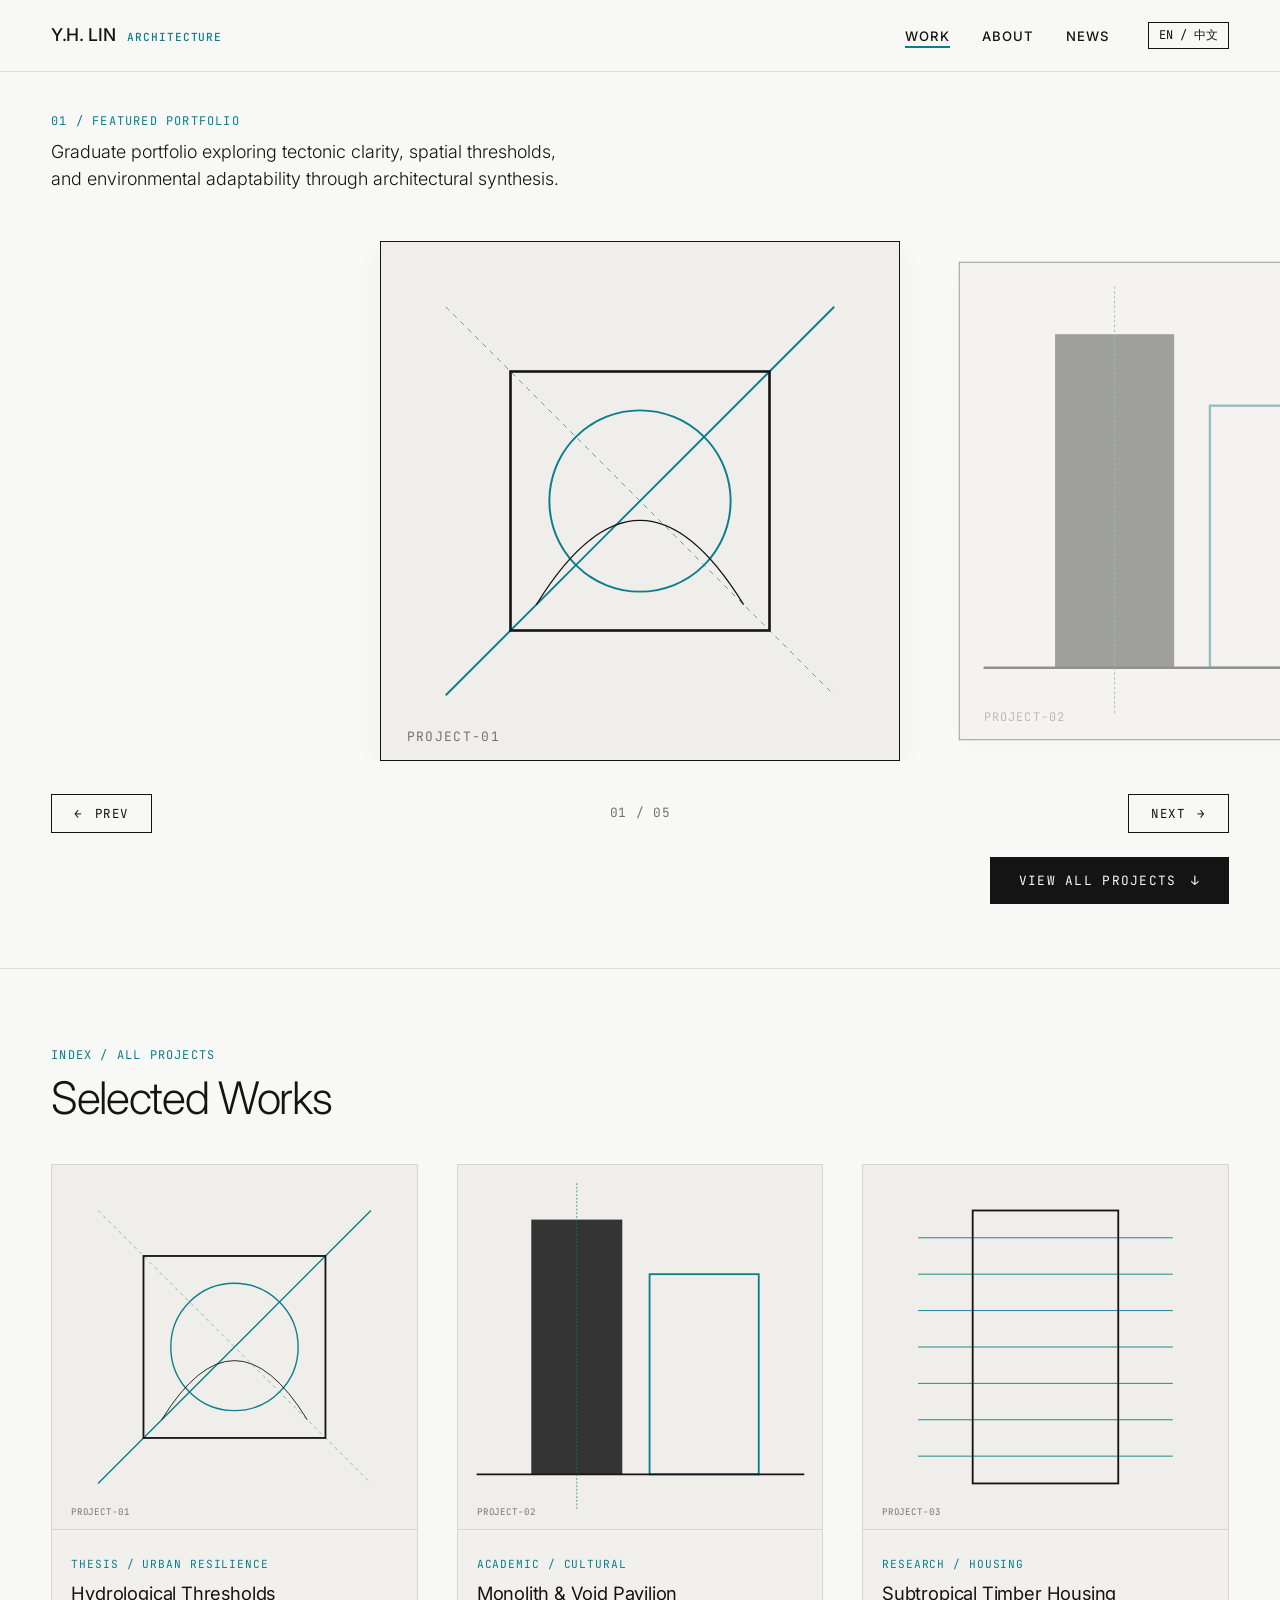
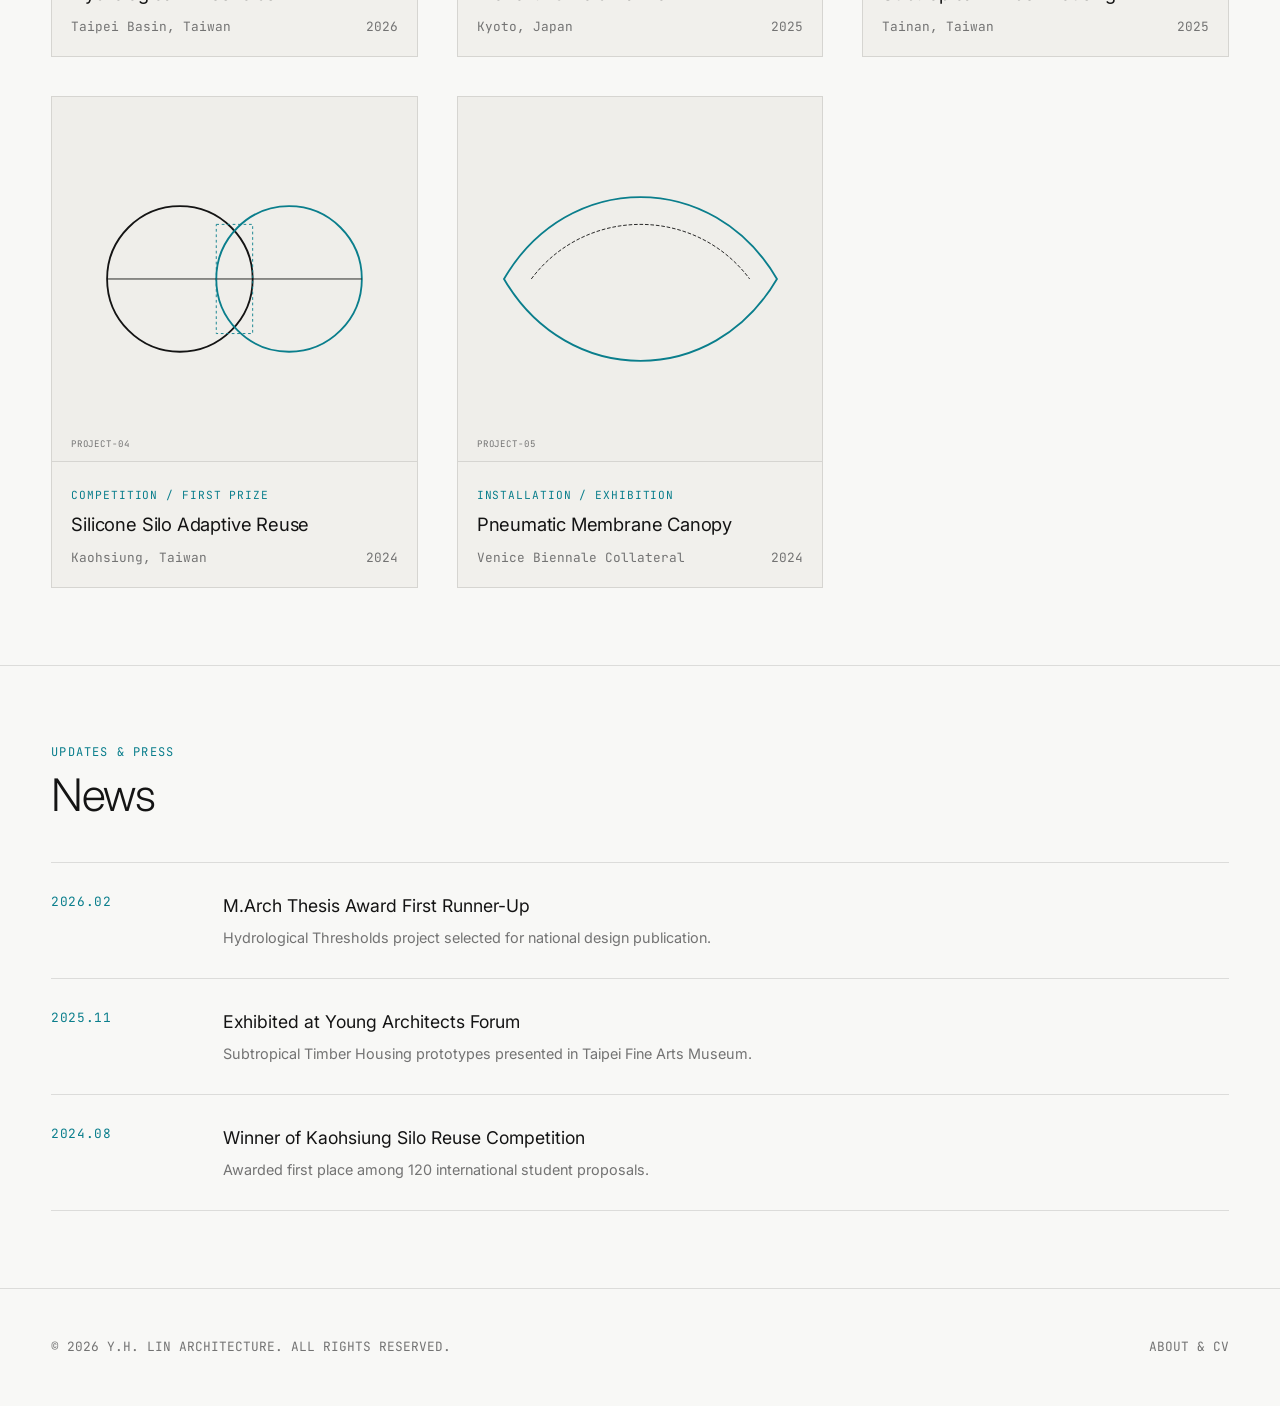
==== index.html @ 2877ac1b "prototype" ====
<!DOCTYPE html>
<html lang="en">
<head>
  <meta charset="UTF-8">
  <meta name="viewport" content="width=device-width, initial-scale=1.0">
  <title>Y.H. LIN — Architecture Portfolio</title>
  <meta name="description" content="Graduate architecture portfolio of Yuan-Hao Lin — tectonic clarity, spatial thresholds, and environmental adaptability.">
  <link rel="preconnect" href="https://fonts.googleapis.com">
  <link rel="preconnect" href="https://fonts.gstatic.com" crossorigin>
  <link href="https://fonts.googleapis.com/css2?family=Inter:wght@300;400;500;600&family=JetBrains+Mono:wght@300;400;500&family=Noto+Sans+TC:wght@300;400;500&display=swap" rel="stylesheet">
  <link rel="stylesheet" href="styles.css">
</head>
<body data-page="home">

  <!-- SITE HEADER -->
  <header class="site-header">
    <a href="index.html" class="brand-logo" aria-label="Y.H. Lin Architecture — home">
      <span>Y.H. LIN</span>
      <span class="sub" id="logo-sub">ARCHITECTURE</span>
    </a>
    <div class="nav-container">
      <nav aria-label="Primary navigation">
        <ul class="nav-links">
          <li><a href="#work"    id="nav-work"  class="active">WORK</a></li>
          <li><a href="about.html" id="nav-about">ABOUT</a></li>
          <li><a href="#news"   id="nav-news">NEWS</a></li>
        </ul>
      </nav>
      <button class="lang-btn" id="lang-toggle-btn" aria-label="Toggle language between English and Chinese">EN / 中文</button>
    </div>
  </header>

  <main>

    <!-- 01. FEATURED CAROUSEL -->
    <section id="home" aria-labelledby="hero-label">
      <div class="editorial-hero-meta">
        <div>
          <span class="section-label" id="hero-label">01 / FEATURED PORTFOLIO</span>
          <p class="hero-intro-text" id="hero-text">
            Graduate portfolio exploring tectonic clarity, spatial thresholds, and environmental adaptability through architectural synthesis.
          </p>
        </div>
      </div>

      <div class="carousel-stage">
        <div class="carousel-viewport" id="carousel-viewport" aria-label="Featured projects carousel">
          <div class="carousel-track" id="carousel-track" role="list">
            <!-- Rendered via script.js -->
          </div>
        </div>

        <div class="carousel-controls" aria-label="Carousel controls">
          <button class="carousel-btn" id="prev-btn" aria-label="Previous project">
            ← <span id="label-prev">PREV</span>
          </button>
          <span class="carousel-counter" id="carousel-counter" aria-live="polite">01 / 05</span>
          <button class="carousel-btn" id="next-btn" aria-label="Next project">
            <span id="label-next">NEXT</span> →
          </button>
        </div>
      </div>

      <div class="view-all-container">
        <button class="btn-view-all" id="btn-view-all">
          <span id="label-view-all">VIEW ALL PROJECTS</span> ↓
        </button>
      </div>
    </section>

    <!-- 02. WORK GALLERY -->
    <section id="work" aria-labelledby="work-title">
      <span class="section-label" id="work-label">INDEX / ALL PROJECTS</span>
      <h2 class="section-title" id="work-title">Selected Works</h2>
      <div class="gallery-grid" id="gallery-grid" aria-label="Project gallery">
        <!-- Rendered via script.js -->
      </div>
    </section>

    <!-- 03. NEWS -->
    <section id="news" aria-labelledby="news-title">
      <span class="section-label" id="news-label">UPDATES &amp; PRESS</span>
      <h2 class="section-title" id="news-title">News</h2>
      <div class="news-timeline" id="news-timeline" aria-label="News and press updates">
        <!-- Rendered via script.js -->
      </div>
    </section>

  </main>

  <footer class="site-footer">
    <div>© 2026 Y.H. LIN ARCHITECTURE. ALL RIGHTS RESERVED.</div>
    <div><a href="about.html" style="color:inherit;text-decoration:none;">ABOUT &amp; CV</a></div>
  </footer>

  <!-- PROJECT DETAIL MODAL -->
  <dialog class="project-modal" id="project-modal" aria-modal="true" aria-label="Project detail">
    <div class="modal-inner">
      <button class="modal-close-btn" id="modal-close-btn" aria-label="Close project detail">✕</button>
      <div id="modal-content-target">
        <!-- Injected via script.js -->
      </div>
    </div>
  </dialog>

  <script src="script.js"></script>
</body>
</html>
---- styles.css ----
/* ==========================================================================
   DESIGN SYSTEM & TOKENS
   ========================================================================== */
:root {
  --bg-primary: #f8f8f6;
  --bg-surface: #f1f0ec;
  --bg-modal: rgba(248, 248, 246, 0.96);
  --text-main: #141414;
  --text-muted: #737373;
  --border-color: #141414;
  --border-light: rgba(20, 20, 20, 0.12);
  --accent-teal: #0a7e8c;
  --accent-teal-hover: #075b65;

  --font-sans: 'Inter', 'Noto Sans TC', -apple-system, BlinkMacSystemFont, sans-serif;
  --font-mono: 'JetBrains Mono', monospace;

  --header-height: 72px;
  --gutter: clamp(1.25rem, 4vw, 3.5rem);
  --border-radius: 0px;

  --carousel-card-size: min(520px, 68vw);
  --carousel-gap: clamp(1rem, 3vw, 2.5rem);
  --transition-smooth: cubic-bezier(0.25, 1, 0.5, 1);
}

* {
  box-sizing: border-box;
  margin: 0;
  padding: 0;
}

html {
  scroll-behavior: smooth;
  font-size: 16px;
  background-color: var(--bg-primary);
  color: var(--text-main);
}

body {
  font-family: var(--font-sans);
  line-height: 1.6;
  background-color: var(--bg-primary);
  color: var(--text-main);
  overflow-x: hidden;
  -webkit-font-smoothing: antialiased;
}

/* ==========================================================================
   HEADER / NAVIGATION
   ========================================================================== */
.site-header {
  position: sticky;
  top: 0;
  left: 0;
  width: 100%;
  height: var(--header-height);
  background: var(--bg-primary);
  border-bottom: 1px solid var(--border-light);
  display: flex;
  align-items: center;
  justify-content: space-between;
  padding: 0 var(--gutter);
  z-index: 900;
}

.brand-logo {
  font-size: 1.1rem;
  font-weight: 500;
  letter-spacing: -0.02em;
  text-decoration: none;
  color: var(--text-main);
  display: flex;
  align-items: baseline;
  gap: 12px;
}

.brand-logo .sub {
  font-family: var(--font-mono);
  font-size: 0.7rem;
  color: var(--accent-teal);
  text-transform: uppercase;
  letter-spacing: 0.08em;
}

.nav-container {
  display: flex;
  align-items: center;
  gap: clamp(1.5rem, 3vw, 3rem);
}

.nav-links {
  display: flex;
  list-style: none;
  gap: clamp(1.2rem, 2.5vw, 2.2rem);
}

.nav-links a {
  text-decoration: none;
  color: var(--text-main);
  font-size: 0.82rem;
  font-weight: 500;
  letter-spacing: 0.08em;
  text-transform: uppercase;
  position: relative;
  padding: 4px 0;
  transition: color 0.2s ease;
}

.nav-links a::after {
  content: '';
  position: absolute;
  bottom: 0;
  left: 0;
  width: 0%;
  height: 1.5px;
  background-color: var(--accent-teal);
  transition: width 0.25s var(--transition-smooth);
}

.nav-links a:hover::after,
.nav-links a.active::after {
  width: 100%;
}

.lang-btn {
  background: none;
  border: 1px solid var(--border-color);
  padding: 4px 10px;
  font-family: var(--font-mono);
  font-size: 0.75rem;
  cursor: pointer;
  color: var(--text-main);
  transition: all 0.2s ease;
}

.lang-btn:hover {
  background: var(--text-main);
  color: var(--bg-primary);
}

/* ==========================================================================
   MAIN LAYOUT & EDITORIAL SECTIONS
   ========================================================================== */
main {
  padding-top: 0;
}

section {
  padding: clamp(3rem, 6vw, 6rem) var(--gutter);
  scroll-margin-top: var(--header-height);
}

/* Section Headers */
.section-label {
  font-family: var(--font-mono);
  font-size: 0.75rem;
  color: var(--accent-teal);
  text-transform: uppercase;
  letter-spacing: 0.1em;
  margin-bottom: 0.5rem;
  display: block;
}

.section-title {
  font-size: clamp(1.8rem, 3.5vw, 2.8rem);
  font-weight: 300;
  letter-spacing: -0.03em;
  margin-bottom: 2.5rem;
  line-height: 1.15;
}

/* ==========================================================================
   01. FEATURED CAROUSEL SECTION (HOME)
   ========================================================================== */
#home {
  padding: 2.5rem 0 4rem 0;
  position: relative;
  overflow: hidden;
}

.editorial-hero-meta {
  padding: 0 var(--gutter);
  margin-bottom: 2rem;
  display: grid;
  grid-template-columns: 1fr auto;
  align-items: flex-end;
}

.hero-intro-text {
  max-width: 540px;
  font-size: clamp(0.95rem, 1.4vw, 1.15rem);
  font-weight: 300;
  color: var(--text-main);
  line-height: 1.5;
}

.carousel-stage {
  position: relative;
  width: 100%;
  padding: 1rem 0 4.5rem 0;
}

.carousel-viewport {
  width: 100%;
  overflow: hidden;
  position: relative;
  cursor: grab;
}

.carousel-viewport:active {
  cursor: grabbing;
}

.carousel-track {
  display: flex;
  gap: var(--carousel-gap);
  will-change: transform;
  transition: transform 0.5s var(--transition-smooth);
  align-items: center;
}

.carousel-card {
  flex: 0 0 var(--carousel-card-size);
  aspect-ratio: 1 / 1;
  position: relative;
  border: 1px solid var(--border-color);

  background: var(--bg-surface);
  overflow: hidden;
  user-select: none;
  transition: opacity 0.4s ease, transform 0.4s ease, filter 0.4s ease;
  box-shadow: 0 8px 30px rgba(0, 0, 0, 0.04);
}

.carousel-card:not(.active) {
  opacity: 0.45;
  transform: scale(0.92);
  filter: grayscale(30%);
}

.carousel-card.active {
  opacity: 1;
  transform: scale(1);
  filter: grayscale(0%);
}

.carousel-card svg,
.carousel-card img {
  width: 100%;
  height: 100%;
  object-fit: cover;
  display: block;
  pointer-events: none;
}

.carousel-card.active::before {
  content: '';
  position: absolute;
  inset: 0;
  background: rgba(10, 126, 140, 0.08);
  opacity: 0;
  transition: opacity 0.25s ease;
  z-index: 2;
}

.carousel-card.active:hover::before {
  opacity: 1;
}

.carousel-controls {
  position: absolute;
  bottom: 0;
  left: var(--gutter);
  right: var(--gutter);
  display: flex;
  justify-content: space-between;
  align-items: center;
  pointer-events: none;
}

.carousel-btn {
  pointer-events: auto;
  background: transparent;
  border: 1px solid var(--border-color);
  color: var(--text-main);
  padding: 10px 22px;
  font-family: var(--font-mono);
  font-size: 0.78rem;
  letter-spacing: 0.12em;
  text-transform: uppercase;
  cursor: pointer;
  display: flex;
  align-items: center;
  gap: 12px;
  transition: all 0.25s ease;
}

.carousel-btn:hover {
  background: var(--text-main);
  color: var(--bg-primary);
}

.carousel-counter {
  font-family: var(--font-mono);
  font-size: 0.8rem;
  color: var(--text-muted);
  letter-spacing: 0.05em;
}

.view-all-container {
  padding: 1.5rem var(--gutter) 0 var(--gutter);
  display: flex;
  justify-content: flex-end;
}

.btn-view-all {
  display: inline-flex;
  align-items: center;
  gap: 14px;
  background: var(--text-main);
  color: var(--bg-primary);
  padding: 14px 28px;
  text-decoration: none;
  font-family: var(--font-mono);
  font-size: 0.8rem;
  letter-spacing: 0.1em;
  text-transform: uppercase;
  border: 1px solid var(--text-main);
  cursor: pointer;
  transition: all 0.25s var(--transition-smooth);
}

.btn-view-all:hover {
  background: var(--accent-teal);
  border-color: var(--accent-teal);
  color: #fff;
}

/* ==========================================================================
   02. WORK GALLERY
   ========================================================================== */
#work {
  border-top: 1px solid var(--border-light);
}

.gallery-grid {
  display: grid;
  grid-template-columns: repeat(auto-fill, minmax(320px, 1fr));
  gap: clamp(1.5rem, 3vw, 2.5rem);
}

.gallery-card {
  background: var(--bg-surface);
  border: 1px solid var(--border-light);
  cursor: pointer;
  transition: transform 0.3s ease, border-color 0.3s ease;
}

.gallery-card:hover {
  transform: translateY(-4px);
  border-color: var(--accent-teal);
}

.gallery-thumb {
  width: 100%;
  aspect-ratio: 1 / 1;
  overflow: hidden;
  border-bottom: 1px solid var(--border-light);
}

.gallery-thumb svg,
.gallery-thumb img {
  width: 100%;
  height: 100%;
  object-fit: cover;
  transition: transform 0.5s ease;
}

.gallery-card:hover .gallery-thumb svg,
.gallery-card:hover .gallery-thumb img {
  transform: scale(1.04);
}

.gallery-meta {
  padding: 1.2rem;
}

.gallery-meta .tag {
  font-family: var(--font-mono);
  font-size: 0.7rem;
  color: var(--accent-teal);
  text-transform: uppercase;
  letter-spacing: 0.08em;
}

.gallery-meta h3 {
  font-size: 1.15rem;
  font-weight: 400;
  margin: 4px 0 8px 0;
  letter-spacing: -0.01em;
}

.gallery-meta .info {
  display: flex;
  justify-content: space-between;
  font-size: 0.8rem;
  color: var(--text-muted);
  font-family: var(--font-mono);
}

/* ==========================================================================
   03. PROFILE SECTION
   ========================================================================== */
#profile {
  border-top: 1px solid var(--border-light);
  background: var(--bg-primary);
}

.profile-layout {
  display: grid;
  grid-template-columns: 1.2fr 1fr;
  gap: clamp(2rem, 5vw, 5rem);
}

.profile-bio-main {
  font-size: clamp(1.1rem, 1.8vw, 1.35rem);
  font-weight: 300;
  line-height: 1.6;
  color: var(--text-main);
  margin-bottom: 2rem;
}

.profile-sub-text {
  color: var(--text-muted);
  font-size: 0.95rem;
  line-height: 1.7;
  margin-bottom: 2.5rem;
}

.cv-download-btn {
  display: inline-flex;
  align-items: center;
  gap: 12px;
  padding: 12px 24px;
  border: 1px solid var(--border-color);
  color: var(--text-main);
  text-decoration: none;
  font-family: var(--font-mono);
  font-size: 0.78rem;
  letter-spacing: 0.08em;
  text-transform: uppercase;
  transition: all 0.25s ease;
}

.cv-download-btn:hover {
  background: var(--text-main);
  color: var(--bg-primary);
}

.profile-credentials {
  display: flex;
  flex-direction: column;
  gap: 2.5rem;
}

.cred-group h4 {
  font-family: var(--font-mono);
  font-size: 0.75rem;
  color: var(--accent-teal);
  text-transform: uppercase;
  letter-spacing: 0.1em;
  margin-bottom: 1rem;
  padding-bottom: 0.4rem;
  border-bottom: 1px solid var(--border-light);
}

.cred-list {
  list-style: none;
  display: flex;
  flex-direction: column;
  gap: 1rem;
}

.cred-item {
  display: flex;
  flex-direction: column;
  font-size: 0.9rem;
}

.cred-item .year {
  font-family: var(--font-mono);
  font-size: 0.75rem;
  color: var(--text-muted);
}

.cred-item .title {
  font-weight: 500;
}

.cred-item .institution {
  color: var(--text-muted);
  font-size: 0.85rem;
}

/* ==========================================================================
   04. NEWS SECTION
   ========================================================================== */
#news {
  border-top: 1px solid var(--border-light);
}

.news-timeline {
  display: flex;
  flex-direction: column;
}

.news-item {
  display: grid;
  grid-template-columns: 140px 1fr;
  padding: 1.8rem 0;
  border-bottom: 1px solid var(--border-light);
  gap: 2rem;
}

.news-item:first-child {
  border-top: 1px solid var(--border-light);
}

.news-date {
  font-family: var(--font-mono);
  font-size: 0.8rem;
  color: var(--accent-teal);
  letter-spacing: 0.05em;
}

.news-content h3 {
  font-size: 1.1rem;
  font-weight: 400;
  margin-bottom: 0.4rem;
}

.news-content p {
  font-size: 0.9rem;
  color: var(--text-muted);
  max-width: 680px;
}

/* ==========================================================================
   PROJECT DETAIL MODAL
   ========================================================================== */
.project-modal {
  border: none;
  background: transparent;
  padding: 0;
  max-width: 100vw;
  max-height: 100vh;
  width: 100%;
  height: 100%;
  color: var(--text-main);
  overflow: hidden;
}

.project-modal::backdrop {
  background: rgba(15, 15, 15, 0.75);
  backdrop-filter: blur(4px);
}

.modal-inner {
  background: var(--bg-primary);
  width: 100%;
  height: 100%;
  overflow-y: auto;
  padding: clamp(2rem, 5vw, 4rem) var(--gutter);
  position: relative;
  display: flex;
  flex-direction: column;
}

.modal-close-btn {
  position: fixed;
  top: 1.5rem;
  right: var(--gutter);
  background: var(--text-main);
  color: var(--bg-primary);
  border: none;
  width: 44px;
  height: 44px;
  font-size: 1.2rem;
  cursor: pointer;
  z-index: 100;
  display: flex;
  align-items: center;
  justify-content: center;
  transition: background 0.2s;
}

.modal-close-btn:hover {
  background: var(--accent-teal);
}

.modal-header-meta {
  margin-bottom: 2.5rem;
  max-width: 900px;
}

.modal-header-meta .tag {
  font-family: var(--font-mono);
  font-size: 0.8rem;
  color: var(--accent-teal);
  text-transform: uppercase;
  letter-spacing: 0.1em;
}

.modal-header-meta h2 {
  font-size: clamp(2rem, 4vw, 3.2rem);
  font-weight: 300;
  margin: 0.5rem 0 1.5rem 0;
  line-height: 1.1;
}

.modal-specs-grid {
  display: grid;
  grid-template-columns: repeat(auto-fit, minmax(160px, 1fr));
  gap: 1.5rem;
  padding-top: 1.2rem;
  border-top: 1px solid var(--border-light);
  font-size: 0.85rem;
}

.spec-item label {
  display: block;
  font-family: var(--font-mono);
  font-size: 0.7rem;
  color: var(--text-muted);
  text-transform: uppercase;
}

.modal-body {
  display: grid;
  grid-template-columns: 1fr 1.5fr;
  gap: clamp(2rem, 4vw, 4rem);
  margin-top: 2rem;
}

.modal-description {
  font-size: 1rem;
  line-height: 1.7;
  color: var(--text-main);
}

.modal-gallery-stack {
  display: flex;
  flex-direction: column;
  gap: 2rem;
}

.modal-img-wrapper {
  width: 100%;
  background: var(--bg-surface);
  border: 1px solid var(--border-light);
}

.modal-img-wrapper svg,
.modal-img-wrapper img {
  width: 100%;
  height: auto;
  display: block;
}

.modal-img-caption {
  font-family: var(--font-mono);
  font-size: 0.75rem;
  color: var(--text-muted);
  padding: 0.5rem 0.8rem;
}

.modal-drawings-heading {
  font-family: var(--font-mono);
  font-size: 0.75rem;
  color: var(--accent-teal);
  margin-bottom: 1rem;
}

.modal-overview-heading {
  font-family: var(--font-mono);
  font-size: 0.75rem;
  color: var(--accent-teal);
  margin-bottom: 0.8rem;
}

/* ==========================================================================
   FOOTER
   ========================================================================== */
.site-footer {
  border-top: 1px solid var(--border-light);
  padding: 3rem var(--gutter);
  display: flex;
  justify-content: space-between;
  align-items: center;
  font-size: 0.8rem;
  color: var(--text-muted);
  font-family: var(--font-mono);
}

/* ==========================================================================
   RESPONSIVE BREAKPOINTS
   ========================================================================== */
@media (max-width: 900px) {
  .profile-layout {
    grid-template-columns: 1fr;
  }

  .modal-body {
    grid-template-columns: 1fr;
  }
}

@media (max-width: 680px) {
  .site-header {
    padding: 0 1rem;
  }

  .nav-links {
    gap: 1rem;
  }

  .nav-links a {
    font-size: 0.75rem;
  }

  .editorial-hero-meta {
    grid-template-columns: 1fr;
    gap: 1rem;
  }

  .carousel-btn {
    padding: 8px 14px;
    font-size: 0.7rem;
  }

  .news-item {
    grid-template-columns: 1fr;
    gap: 0.5rem;
  }

  .site-footer {
    flex-direction: column;
    gap: 1rem;
    align-items: flex-start;
  }
}
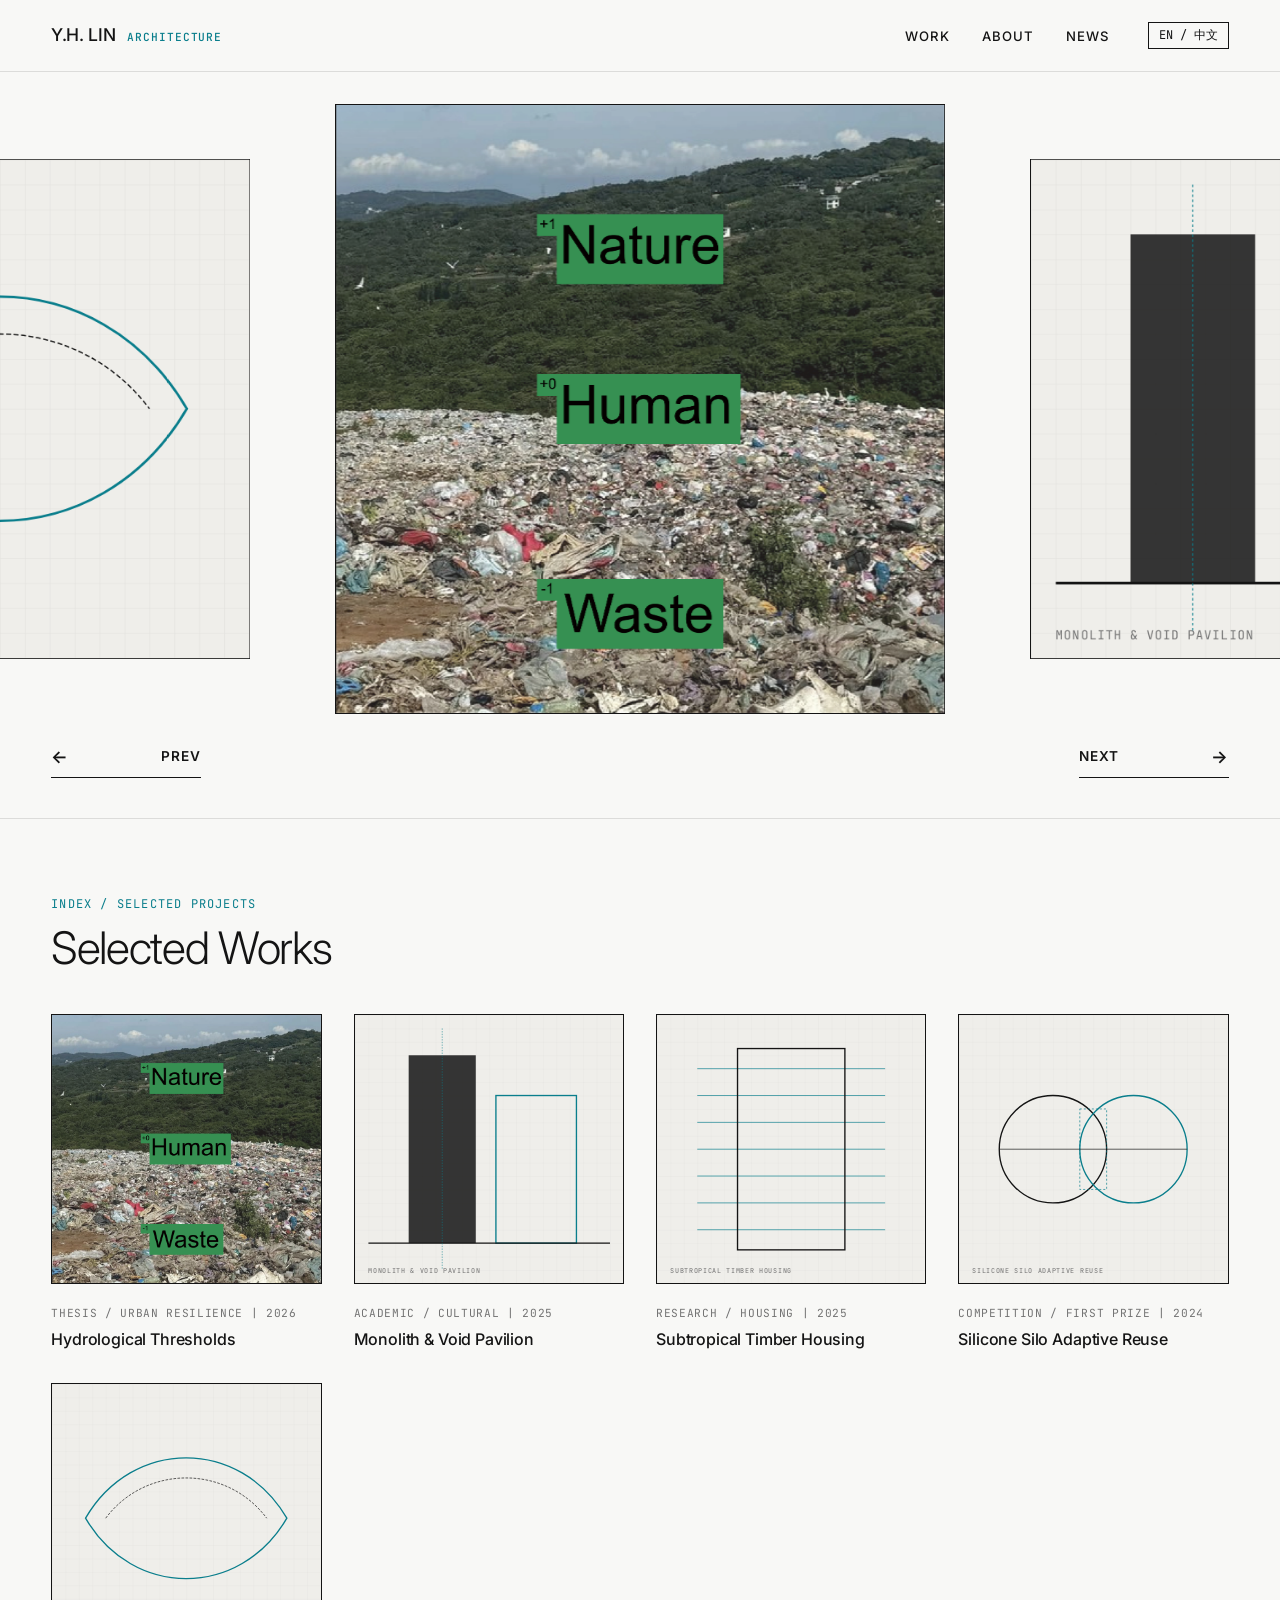
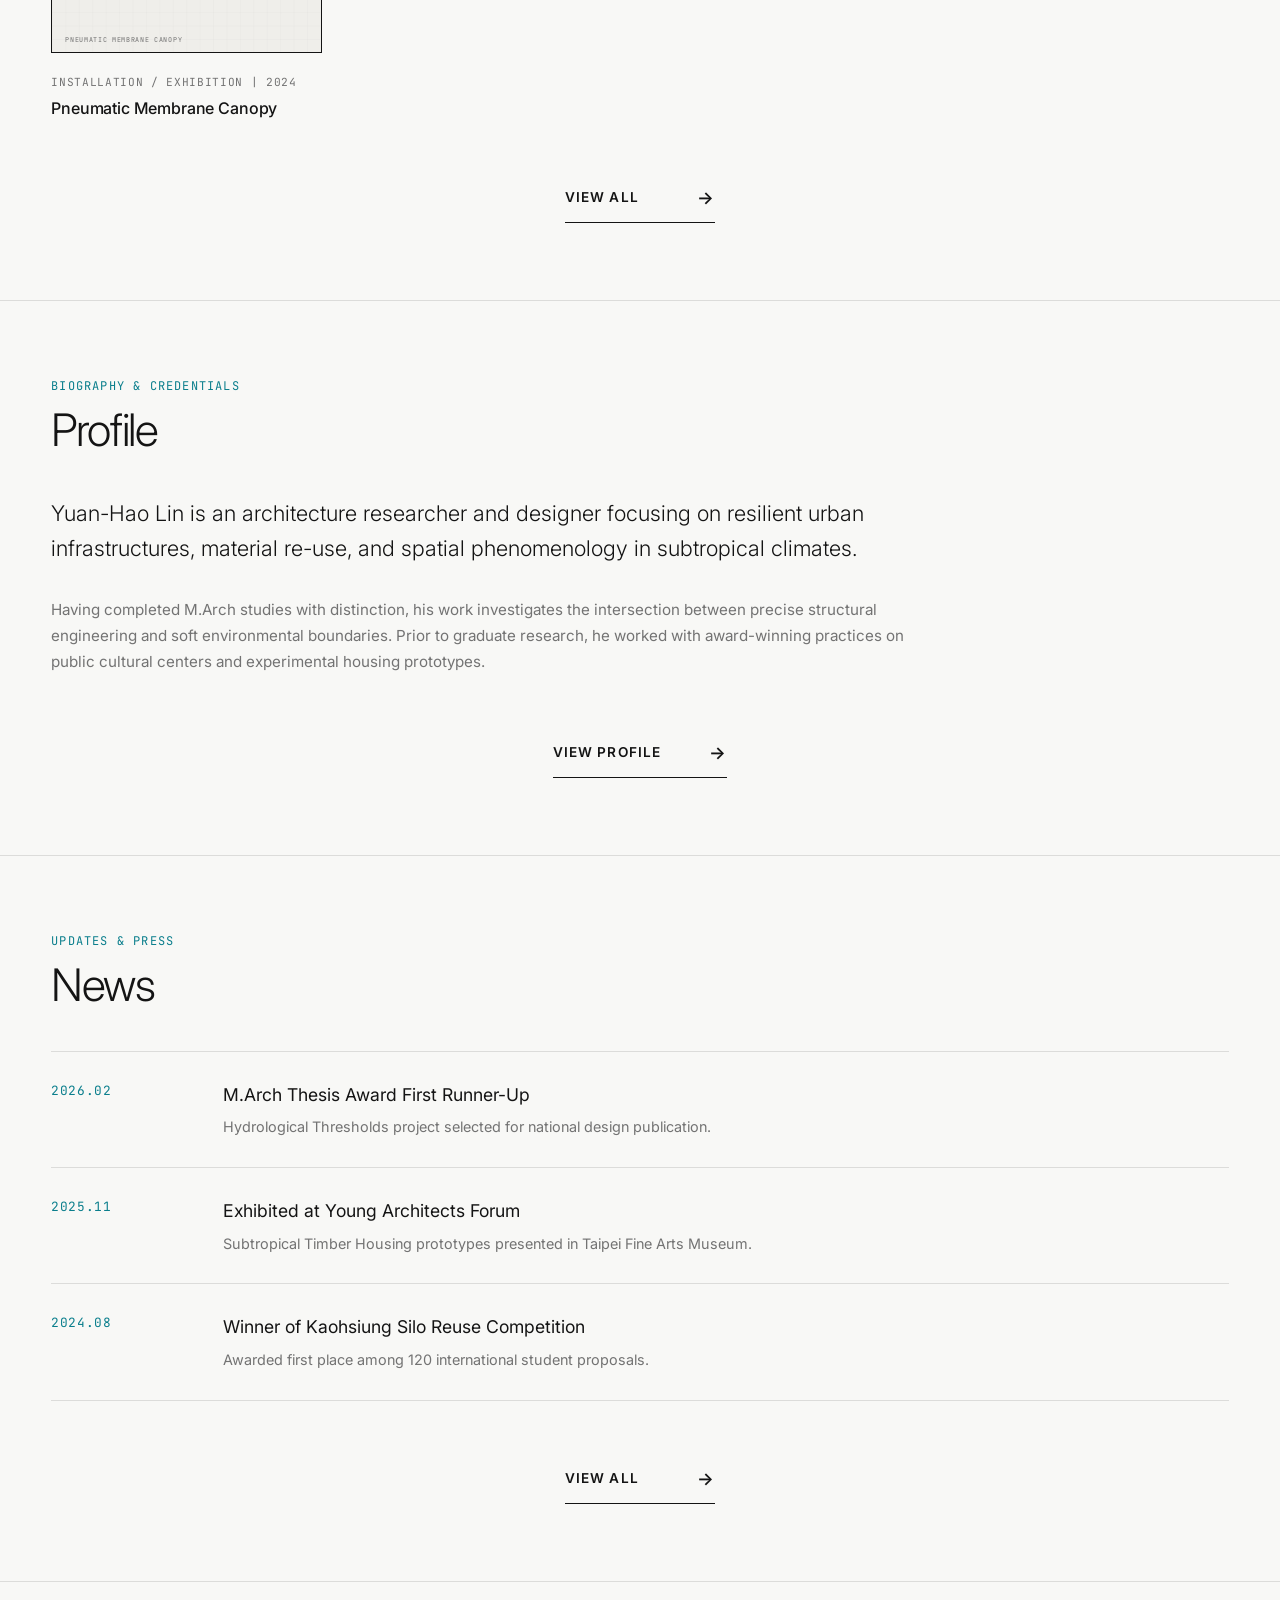
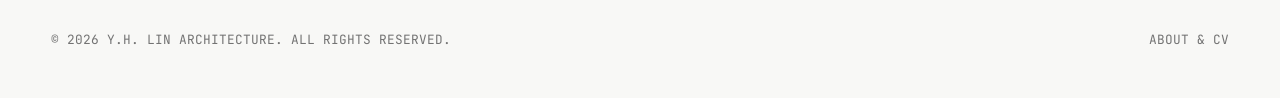
==== commit 507b9f75: "Optimize main page and buttons" ====
--- a/index.html
+++ b/index.html
@@ -8,11 +8,11 @@
   <link rel="preconnect" href="https://fonts.googleapis.com">
   <link rel="preconnect" href="https://fonts.gstatic.com" crossorigin>
   <link href="https://fonts.googleapis.com/css2?family=Inter:wght@300;400;500;600&family=JetBrains+Mono:wght@300;400;500&family=Noto+Sans+TC:wght@300;400;500&display=swap" rel="stylesheet">
-  <link rel="stylesheet" href="styles.css">
+  <link rel="stylesheet" href="styles.css?v=2">
 </head>
 <body data-page="home">
 
-  <!-- SITE HEADER -->
+  <!-- SITE HEADER (home: no nav item highlighted) -->
   <header class="site-header">
     <a href="index.html" class="brand-logo" aria-label="Y.H. Lin Architecture — home">
       <span>Y.H. LIN</span>
@@ -21,9 +21,9 @@
     <div class="nav-container">
       <nav aria-label="Primary navigation">
         <ul class="nav-links">
-          <li><a href="#work"    id="nav-work"  class="active">WORK</a></li>
+          <li><a href="work.html"  id="nav-work">WORK</a></li>
           <li><a href="about.html" id="nav-about">ABOUT</a></li>
-          <li><a href="#news"   id="nav-news">NEWS</a></li>
+          <li><a href="news.html"  id="nav-news">NEWS</a></li>
         </ul>
       </nav>
       <button class="lang-btn" id="lang-toggle-btn" aria-label="Toggle language between English and Chinese">EN / 中文</button>
@@ -33,56 +33,60 @@
   <main>
 
     <!-- 01. FEATURED CAROUSEL -->
-    <section id="home" aria-labelledby="hero-label">
-      <div class="editorial-hero-meta">
-        <div>
-          <span class="section-label" id="hero-label">01 / FEATURED PORTFOLIO</span>
-          <p class="hero-intro-text" id="hero-text">
-            Graduate portfolio exploring tectonic clarity, spatial thresholds, and environmental adaptability through architectural synthesis.
-          </p>
-        </div>
-      </div>
-
+    <section id="home" aria-label="Featured portfolio">
       <div class="carousel-stage">
-        <div class="carousel-viewport" id="carousel-viewport" aria-label="Featured projects carousel">
-          <div class="carousel-track" id="carousel-track" role="list">
-            <!-- Rendered via script.js -->
-          </div>
+        <div class="carousel-viewport" id="carousel-viewport" aria-label="Featured projects carousel" aria-roledescription="carousel">
+          <!-- Cards rendered via script.js from data/projects.json -->
         </div>
 
-        <div class="carousel-controls" aria-label="Carousel controls">
+        <!-- Touch devices: info shown below the image instead of hover overlay -->
+        <div class="carousel-caption" id="carousel-caption" aria-live="polite"></div>
+
+        <div class="carousel-controls">
           <button class="carousel-btn" id="prev-btn" aria-label="Previous project">
-            ← <span id="label-prev">PREV</span>
+            <span class="arrow" aria-hidden="true">←</span><span id="label-prev">PREV</span>
           </button>
-          <span class="carousel-counter" id="carousel-counter" aria-live="polite">01 / 05</span>
           <button class="carousel-btn" id="next-btn" aria-label="Next project">
-            <span id="label-next">NEXT</span> →
+            <span id="label-next">NEXT</span><span class="arrow" aria-hidden="true">→</span>
           </button>
         </div>
       </div>
+    </section>
 
-      <div class="view-all-container">
-        <button class="btn-view-all" id="btn-view-all">
-          <span id="label-view-all">VIEW ALL PROJECTS</span> ↓
-        </button>
+    <!-- 02. WORK PREVIEW -->
+    <section id="work" aria-labelledby="work-title">
+      <span class="section-label" id="work-label">INDEX / SELECTED PROJECTS</span>
+      <h2 class="section-title" id="work-title">Selected Works</h2>
+      <div class="gallery-grid" id="gallery-grid" aria-label="Project gallery">
+        <!-- First N projects rendered via script.js (N = homeWorkCount in data/site.json) -->
+      </div>
+      <div class="section-more">
+        <a href="work.html" class="link-arrow"><span id="label-view-all-work">VIEW ALL</span><span class="arrow" aria-hidden="true">→</span></a>
       </div>
     </section>
 
-    <!-- 02. WORK GALLERY -->
-    <section id="work" aria-labelledby="work-title">
-      <span class="section-label" id="work-label">INDEX / ALL PROJECTS</span>
-      <h2 class="section-title" id="work-title">Selected Works</h2>
-      <div class="gallery-grid" id="gallery-grid" aria-label="Project gallery">
-        <!-- Rendered via script.js -->
+    <!-- 03. PROFILE PREVIEW -->
+    <section id="profile" aria-labelledby="profile-title">
+      <span class="section-label" id="profile-label">BIOGRAPHY &amp; CREDENTIALS</span>
+      <h2 class="section-title" id="profile-title">Profile</h2>
+      <div class="profile-preview">
+        <p class="profile-bio-main" id="profile-bio-main"></p>
+        <p class="profile-sub-text" id="profile-bio-sub"></p>
+      </div>
+      <div class="section-more">
+        <a href="about.html" class="link-arrow"><span id="label-view-profile">VIEW PROFILE</span><span class="arrow" aria-hidden="true">→</span></a>
       </div>
     </section>
 
-    <!-- 03. NEWS -->
+    <!-- 04. NEWS PREVIEW -->
     <section id="news" aria-labelledby="news-title">
       <span class="section-label" id="news-label">UPDATES &amp; PRESS</span>
       <h2 class="section-title" id="news-title">News</h2>
       <div class="news-timeline" id="news-timeline" aria-label="News and press updates">
-        <!-- Rendered via script.js -->
+        <!-- Latest N items rendered via script.js (N = homeNewsCount in data/site.json) -->
+      </div>
+      <div class="section-more">
+        <a href="news.html" class="link-arrow"><span id="label-view-all-news">VIEW ALL</span><span class="arrow" aria-hidden="true">→</span></a>
       </div>
     </section>
 
@@ -93,16 +97,6 @@
     <div><a href="about.html" style="color:inherit;text-decoration:none;">ABOUT &amp; CV</a></div>
   </footer>
 
-  <!-- PROJECT DETAIL MODAL -->
-  <dialog class="project-modal" id="project-modal" aria-modal="true" aria-label="Project detail">
-    <div class="modal-inner">
-      <button class="modal-close-btn" id="modal-close-btn" aria-label="Close project detail">✕</button>
-      <div id="modal-content-target">
-        <!-- Injected via script.js -->
-      </div>
-    </div>
-  </dialog>
-
-  <script src="script.js"></script>
+  <script src="script.js?v=2"></script>
 </body>
 </html>
--- a/styles.css
+++ b/styles.css
@@ -4,7 +4,6 @@
 :root {
   --bg-primary: #f8f8f6;
   --bg-surface: #f1f0ec;
-  --bg-modal: rgba(248, 248, 246, 0.96);
   --text-main: #141414;
   --text-muted: #737373;
   --border-color: #141414;
@@ -19,7 +18,10 @@
   --gutter: clamp(1.25rem, 4vw, 3.5rem);
   --border-radius: 0px;
 
-  --carousel-card-size: min(520px, 68vw);
+  /* Carousel: centre card size. Side cards are placed by script.js so that
+     their centre sits on the viewport edge (= half of each side card hidden). */
+  --carousel-card-size: min(calc(100vw / 2.1), calc(100vh - var(--header-height) - 7.5rem));
+  --carousel-side-scale: 0.82;
   --carousel-gap: clamp(1rem, 3vw, 2.5rem);
   --transition-smooth: cubic-bezier(0.25, 1, 0.5, 1);
 }
@@ -118,6 +120,11 @@
   transition: width 0.25s var(--transition-smooth);
 }
 
+/* Current page: highlighted nav item */
+.nav-links a.active {
+  color: var(--accent-teal);
+}
+
 .nav-links a:hover::after,
 .nav-links a.active::after {
   width: 100%;
@@ -170,79 +177,85 @@
   line-height: 1.15;
 }
 
+/* "VIEW ALL →" style text link with underline (shared by all sections) */
+.section-more {
+  display: flex;
+  justify-content: center;
+  margin-top: clamp(2.5rem, 5vw, 4rem);
+}
+
+.link-arrow {
+  display: inline-flex;
+  align-items: center;
+  justify-content: space-between;
+  gap: 3rem;
+  min-width: 150px;
+  padding: 0 0 10px 0;
+  border-bottom: 1.5px solid var(--text-main);
+  color: var(--text-main);
+  text-decoration: none;
+  font-size: 0.85rem;
+  font-weight: 600;
+  letter-spacing: 0.08em;
+  text-transform: uppercase;
+  transition: color 0.2s ease, border-color 0.2s ease;
+}
+
+.link-arrow .arrow {
+  font-size: 1.1rem;
+  transition: transform 0.25s var(--transition-smooth);
+}
+
+.link-arrow:hover {
+  color: var(--accent-teal);
+  border-color: var(--accent-teal);
+}
+
+.link-arrow:hover .arrow {
+  transform: translateX(4px);
+}
+
 /* ==========================================================================
    01. FEATURED CAROUSEL SECTION (HOME)
    ========================================================================== */
 #home {
-  padding: 2.5rem 0 4rem 0;
+  padding: 2rem 0 2.5rem 0;
   position: relative;
   overflow: hidden;
-}
-
-.editorial-hero-meta {
-  padding: 0 var(--gutter);
-  margin-bottom: 2rem;
-  display: grid;
-  grid-template-columns: 1fr auto;
-  align-items: flex-end;
-}
-
-.hero-intro-text {
-  max-width: 540px;
-  font-size: clamp(0.95rem, 1.4vw, 1.15rem);
-  font-weight: 300;
-  color: var(--text-main);
-  line-height: 1.5;
 }
 
 .carousel-stage {
   position: relative;
   width: 100%;
-  padding: 1rem 0 4.5rem 0;
-}
-
+}
+
+/* Cards are absolutely positioned inside the viewport by script.js */
 .carousel-viewport {
+  position: relative;
   width: 100%;
+  height: var(--carousel-card-size);
   overflow: hidden;
-  position: relative;
-  cursor: grab;
-}
-
-.carousel-viewport:active {
-  cursor: grabbing;
-}
-
-.carousel-track {
-  display: flex;
-  gap: var(--carousel-gap);
-  will-change: transform;
-  transition: transform 0.5s var(--transition-smooth);
-  align-items: center;
+  touch-action: pan-y;
 }
 
 .carousel-card {
-  flex: 0 0 var(--carousel-card-size);
-  aspect-ratio: 1 / 1;
-  position: relative;
+  position: absolute;
+  top: 0;
+  left: 50%;
+  width: var(--carousel-card-size);
+  height: var(--carousel-card-size);
   border: 1px solid var(--border-color);
-
   background: var(--bg-surface);
   overflow: hidden;
   user-select: none;
-  transition: opacity 0.4s ease, transform 0.4s ease, filter 0.4s ease;
-  box-shadow: 0 8px 30px rgba(0, 0, 0, 0.04);
-}
-
-.carousel-card:not(.active) {
-  opacity: 0.45;
-  transform: scale(0.92);
-  filter: grayscale(30%);
-}
-
-.carousel-card.active {
-  opacity: 1;
-  transform: scale(1);
-  filter: grayscale(0%);
+  cursor: pointer;
+  transition: transform 0.6s var(--transition-smooth), opacity 0.4s ease;
+  will-change: transform;
+}
+
+.carousel-card.is-hidden {
+  opacity: 0;
+  pointer-events: none;
 }
 
 .carousel-card svg,
@@ -254,91 +267,109 @@
   pointer-events: none;
 }
 
-.carousel-card.active::before {
-  content: '';
+/* Hover overlay: only on the centre card */
+.card-overlay {
   position: absolute;
   inset: 0;
-  background: rgba(10, 126, 140, 0.08);
+  display: flex;
+  flex-direction: column;
+  justify-content: flex-end;
+  gap: 0.6rem;
+  padding: clamp(1.25rem, 3vw, 2.25rem);
+  background: rgba(10, 10, 10, 0.6);
+  color: #fff;
   opacity: 0;
-  transition: opacity 0.25s ease;
-  z-index: 2;
-}
-
-.carousel-card.active:hover::before {
+  transition: opacity 0.3s ease;
+  pointer-events: none;
+}
+
+.carousel-card.active:hover .card-overlay,
+.carousel-card.active:focus-visible .card-overlay {
   opacity: 1;
 }
 
+.card-overlay .overlay-meta {
+  font-family: var(--font-mono);
+  font-size: 0.75rem;
+  letter-spacing: 0.1em;
+  text-transform: uppercase;
+  opacity: 0.85;
+}
+
+.card-overlay .overlay-title {
+  font-size: clamp(1.3rem, 2.4vw, 2rem);
+  font-weight: 400;
+  line-height: 1.2;
+  letter-spacing: -0.01em;
+}
+
+.card-overlay .overlay-summary {
+  font-size: 0.92rem;
+  line-height: 1.6;
+  max-width: 46ch;
+  opacity: 0.9;
+}
+
+/* Caption under the carousel: only shown on touch devices (no hover) */
+.carousel-caption {
+  display: none;
+  text-align: center;
+  padding: 1.25rem var(--gutter) 0;
+}
+
+.carousel-caption .overlay-meta {
+  font-family: var(--font-mono);
+  font-size: 0.72rem;
+  color: var(--text-muted);
+  letter-spacing: 0.08em;
+  text-transform: uppercase;
+}
+
+.carousel-caption .overlay-title {
+  font-size: 1.1rem;
+  font-weight: 400;
+  margin-top: 0.2rem;
+}
+
+/* PREV / NEXT — text + arrow with underline */
 .carousel-controls {
-  position: absolute;
-  bottom: 0;
-  left: var(--gutter);
-  right: var(--gutter);
   display: flex;
   justify-content: space-between;
   align-items: center;
-  pointer-events: none;
+  padding: 2rem var(--gutter) 0;
 }
 
 .carousel-btn {
-  pointer-events: auto;
   background: transparent;
-  border: 1px solid var(--border-color);
-  color: var(--text-main);
-  padding: 10px 22px;
-  font-family: var(--font-mono);
-  font-size: 0.78rem;
-  letter-spacing: 0.12em;
+  border: none;
+  border-bottom: 1.5px solid var(--text-main);
+  color: var(--text-main);
+  padding: 0 0 10px 0;
+  min-width: 150px;
+  font-family: var(--font-sans);
+  font-size: 0.85rem;
+  font-weight: 600;
+  letter-spacing: 0.08em;
   text-transform: uppercase;
   cursor: pointer;
   display: flex;
   align-items: center;
-  gap: 12px;
-  transition: all 0.25s ease;
+  justify-content: space-between;
+  gap: 2rem;
+  transition: color 0.2s ease, border-color 0.2s ease;
+}
+
+.carousel-btn .arrow {
+  font-size: 1.1rem;
 }
 
 .carousel-btn:hover {
-  background: var(--text-main);
-  color: var(--bg-primary);
-}
-
-.carousel-counter {
-  font-family: var(--font-mono);
-  font-size: 0.8rem;
-  color: var(--text-muted);
-  letter-spacing: 0.05em;
-}
-
-.view-all-container {
-  padding: 1.5rem var(--gutter) 0 var(--gutter);
-  display: flex;
-  justify-content: flex-end;
-}
-
-.btn-view-all {
-  display: inline-flex;
-  align-items: center;
-  gap: 14px;
-  background: var(--text-main);
-  color: var(--bg-primary);
-  padding: 14px 28px;
-  text-decoration: none;
-  font-family: var(--font-mono);
-  font-size: 0.8rem;
-  letter-spacing: 0.1em;
-  text-transform: uppercase;
-  border: 1px solid var(--text-main);
-  cursor: pointer;
-  transition: all 0.25s var(--transition-smooth);
-}
-
-.btn-view-all:hover {
-  background: var(--accent-teal);
+  color: var(--accent-teal);
   border-color: var(--accent-teal);
-  color: #fff;
-}
-
-/* ==========================================================================
-   02. WORK GALLERY
+}
+
+/* ==========================================================================
+   02. WORK GALLERY (home preview + work.html)
    ========================================================================== */
 #work {
   border-top: 1px solid var(--border-light);
@@ -346,27 +377,23 @@
 
 .gallery-grid {
   display: grid;
-  grid-template-columns: repeat(auto-fill, minmax(320px, 1fr));
-  gap: clamp(1.5rem, 3vw, 2.5rem);
+  grid-template-columns: repeat(4, minmax(0, 1fr));
+  gap: clamp(1.25rem, 2.5vw, 2rem);
 }
 
 .gallery-card {
-  background: var(--bg-surface);
-  border: 1px solid var(--border-light);
+  display: block;
+  color: inherit;
+  text-decoration: none;
   cursor: pointer;
-  transition: transform 0.3s ease, border-color 0.3s ease;
-}
-
-.gallery-card:hover {
-  transform: translateY(-4px);
-  border-color: var(--accent-teal);
 }
 
 .gallery-thumb {
   width: 100%;
   aspect-ratio: 1 / 1;
   overflow: hidden;
-  border-bottom: 1px solid var(--border-light);
+  border: 1px solid var(--border-color);
+  background: var(--bg-surface);
 }
 
 .gallery-thumb svg,
@@ -374,6 +401,7 @@
   width: 100%;
   height: 100%;
   object-fit: cover;
+  display: block;
   transition: transform 0.5s ease;
 }
 
@@ -383,38 +411,39 @@
 }
 
 .gallery-meta {
-  padding: 1.2rem;
+  padding: 0.9rem 0 0;
 }
 
 .gallery-meta .tag {
   font-family: var(--font-mono);
   font-size: 0.7rem;
-  color: var(--accent-teal);
-  text-transform: uppercase;
-  letter-spacing: 0.08em;
+  color: var(--text-muted);
+  text-transform: uppercase;
+  letter-spacing: 0.06em;
 }
 
 .gallery-meta h3 {
-  font-size: 1.15rem;
-  font-weight: 400;
-  margin: 4px 0 8px 0;
+  font-size: 1rem;
+  font-weight: 500;
+  margin-top: 0.3rem;
   letter-spacing: -0.01em;
-}
-
-.gallery-meta .info {
-  display: flex;
-  justify-content: space-between;
-  font-size: 0.8rem;
-  color: var(--text-muted);
-  font-family: var(--font-mono);
-}
-
-/* ==========================================================================
-   03. PROFILE SECTION
+  line-height: 1.35;
+}
+
+.gallery-card:hover .gallery-meta h3 {
+  color: var(--accent-teal);
+}
+
+/* ==========================================================================
+   03. PROFILE SECTION (home preview + about.html)
    ========================================================================== */
 #profile {
   border-top: 1px solid var(--border-light);
   background: var(--bg-primary);
+}
+
+.profile-preview {
+  max-width: 860px;
 }
 
 .profile-layout {
@@ -436,6 +465,10 @@
   font-size: 0.95rem;
   line-height: 1.7;
   margin-bottom: 2.5rem;
+}
+
+.profile-preview .profile-sub-text {
+  margin-bottom: 0;
 }
 
 .cv-download-btn {
@@ -464,9 +497,11 @@
   gap: 2.5rem;
 }
 
+.cred-group h2,
 .cred-group h4 {
   font-family: var(--font-mono);
   font-size: 0.75rem;
+  font-weight: 400;
   color: var(--accent-teal);
   text-transform: uppercase;
   letter-spacing: 0.1em;
@@ -504,7 +539,7 @@
 }
 
 /* ==========================================================================
-   04. NEWS SECTION
+   04. NEWS SECTION (home preview + news.html)
    ========================================================================== */
 #news {
   border-top: 1px solid var(--border-light);
@@ -547,64 +582,32 @@
 }
 
 /* ==========================================================================
-   PROJECT DETAIL MODAL
-   ========================================================================== */
-.project-modal {
-  border: none;
-  background: transparent;
-  padding: 0;
-  max-width: 100vw;
-  max-height: 100vh;
-  width: 100%;
-  height: 100%;
-  color: var(--text-main);
-  overflow: hidden;
-}
-
-.project-modal::backdrop {
-  background: rgba(15, 15, 15, 0.75);
-  backdrop-filter: blur(4px);
-}
-
-.modal-inner {
-  background: var(--bg-primary);
-  width: 100%;
-  height: 100%;
-  overflow-y: auto;
-  padding: clamp(2rem, 5vw, 4rem) var(--gutter);
-  position: relative;
-  display: flex;
-  flex-direction: column;
-}
-
-.modal-close-btn {
-  position: fixed;
-  top: 1.5rem;
-  right: var(--gutter);
-  background: var(--text-main);
-  color: var(--bg-primary);
-  border: none;
-  width: 44px;
-  height: 44px;
-  font-size: 1.2rem;
-  cursor: pointer;
-  z-index: 100;
-  display: flex;
-  align-items: center;
-  justify-content: center;
-  transition: background 0.2s;
-}
-
-.modal-close-btn:hover {
-  background: var(--accent-teal);
-}
-
-.modal-header-meta {
+   PROJECT DETAIL PAGE (project.html?id=...)
+   ========================================================================== */
+.project-page {
+  padding: clamp(2rem, 5vw, 4rem) var(--gutter) clamp(3rem, 6vw, 6rem);
+}
+
+.project-back {
+  display: inline-block;
+  margin-bottom: 2rem;
+  font-family: var(--font-mono);
+  font-size: 0.75rem;
+  letter-spacing: 0.08em;
+  color: var(--text-muted);
+  text-decoration: none;
+}
+
+.project-back:hover {
+  color: var(--accent-teal);
+}
+
+.project-header {
   margin-bottom: 2.5rem;
   max-width: 900px;
 }
 
-.modal-header-meta .tag {
+.project-header .tag {
   font-family: var(--font-mono);
   font-size: 0.8rem;
   color: var(--accent-teal);
@@ -612,14 +615,14 @@
   letter-spacing: 0.1em;
 }
 
-.modal-header-meta h2 {
+.project-header h1 {
   font-size: clamp(2rem, 4vw, 3.2rem);
   font-weight: 300;
   margin: 0.5rem 0 1.5rem 0;
   line-height: 1.1;
 }
 
-.modal-specs-grid {
+.project-specs-grid {
   display: grid;
   grid-template-columns: repeat(auto-fit, minmax(160px, 1fr));
   gap: 1.5rem;
@@ -628,7 +631,7 @@
   font-size: 0.85rem;
 }
 
-.spec-item label {
+.spec-item .spec-label {
   display: block;
   font-family: var(--font-mono);
   font-size: 0.7rem;
@@ -636,57 +639,101 @@
   text-transform: uppercase;
 }
 
-.modal-body {
+.project-body {
   display: grid;
   grid-template-columns: 1fr 1.5fr;
   gap: clamp(2rem, 4vw, 4rem);
   margin-top: 2rem;
-}
-
-.modal-description {
+  align-items: start;
+}
+
+/* Description stays visible while scrolling through images */
+.project-text {
+  position: sticky;
+  top: calc(var(--header-height) + 2rem);
+}
+
+.project-description {
   font-size: 1rem;
   line-height: 1.7;
   color: var(--text-main);
 }
 
-.modal-gallery-stack {
+.project-gallery-stack {
   display: flex;
   flex-direction: column;
   gap: 2rem;
 }
 
-.modal-img-wrapper {
+.project-img-wrapper {
   width: 100%;
   background: var(--bg-surface);
   border: 1px solid var(--border-light);
 }
 
-.modal-img-wrapper svg,
-.modal-img-wrapper img {
+.project-img-wrapper svg,
+.project-img-wrapper img {
   width: 100%;
   height: auto;
   display: block;
 }
 
-.modal-img-caption {
+.project-img-caption {
   font-family: var(--font-mono);
   font-size: 0.75rem;
   color: var(--text-muted);
   padding: 0.5rem 0.8rem;
 }
 
-.modal-drawings-heading {
+.project-subheading {
   font-family: var(--font-mono);
   font-size: 0.75rem;
-  color: var(--accent-teal);
-  margin-bottom: 1rem;
-}
-
-.modal-overview-heading {
-  font-family: var(--font-mono);
-  font-size: 0.75rem;
+  font-weight: 400;
   color: var(--accent-teal);
   margin-bottom: 0.8rem;
+}
+
+/* Previous / next project at the bottom of a project page */
+.project-pager {
+  display: flex;
+  justify-content: space-between;
+  gap: 2rem;
+  margin-top: clamp(3rem, 6vw, 5rem);
+  padding-top: 2rem;
+  border-top: 1px solid var(--border-light);
+}
+
+.project-pager a {
+  display: flex;
+  flex-direction: column;
+  gap: 0.3rem;
+  max-width: 45%;
+  color: var(--text-main);
+  text-decoration: none;
+}
+
+.project-pager a.next {
+  text-align: right;
+  margin-left: auto;
+}
+
+.project-pager .pager-label {
+  font-family: var(--font-mono);
+  font-size: 0.72rem;
+  letter-spacing: 0.08em;
+  color: var(--text-muted);
+}
+
+.project-pager .pager-title {
+  font-size: 1.05rem;
+}
+
+.project-pager a:hover .pager-title {
+  color: var(--accent-teal);
+}
+
+.project-not-found {
+  padding: 4rem 0;
 }
 
 /* ==========================================================================
@@ -706,23 +753,49 @@
 /* ==========================================================================
    RESPONSIVE BREAKPOINTS
    ========================================================================== */
+@media (max-width: 1100px) {
+  .gallery-grid {
+    grid-template-columns: repeat(3, minmax(0, 1fr));
+  }
+}
+
 @media (max-width: 900px) {
   .profile-layout {
     grid-template-columns: 1fr;
   }
 
-  .modal-body {
+  .project-body {
     grid-template-columns: 1fr;
   }
+
+  .project-text {
+    position: static;
+  }
+
+  .gallery-grid {
+    grid-template-columns: repeat(2, minmax(0, 1fr));
+  }
 }
 
 @media (max-width: 680px) {
+  :root {
+    --carousel-card-size: 72vw;
+  }
+
   .site-header {
     padding: 0 1rem;
   }
 
+  .brand-logo .sub {
+    display: none;
+  }
+
+  .nav-container {
+    gap: 0.9rem;
+  }
+
   .nav-links {
-    gap: 1rem;
+    gap: 0.9rem;
   }
 
   .nav-links a {
@@ -734,9 +807,10 @@
     gap: 1rem;
   }
 
-  .carousel-btn {
-    padding: 8px 14px;
-    font-size: 0.7rem;
+  .carousel-btn,
+  .link-arrow {
+    min-width: 110px;
+    font-size: 0.75rem;
   }
 
   .news-item {
@@ -750,3 +824,21 @@
     align-items: flex-start;
   }
 }
+
+@media (max-width: 480px) {
+  .gallery-grid {
+    grid-template-columns: 1fr;
+  }
+}
+
+/* Touch devices / mobile screens: hide overlay, show caption below carousel
+   — year / category / title only, no summary */
+@media (hover: none), (max-width: 680px) {
+  .card-overlay {
+    display: none;
+  }
+
+  .carousel-caption {
+    display: block;
+  }
+}
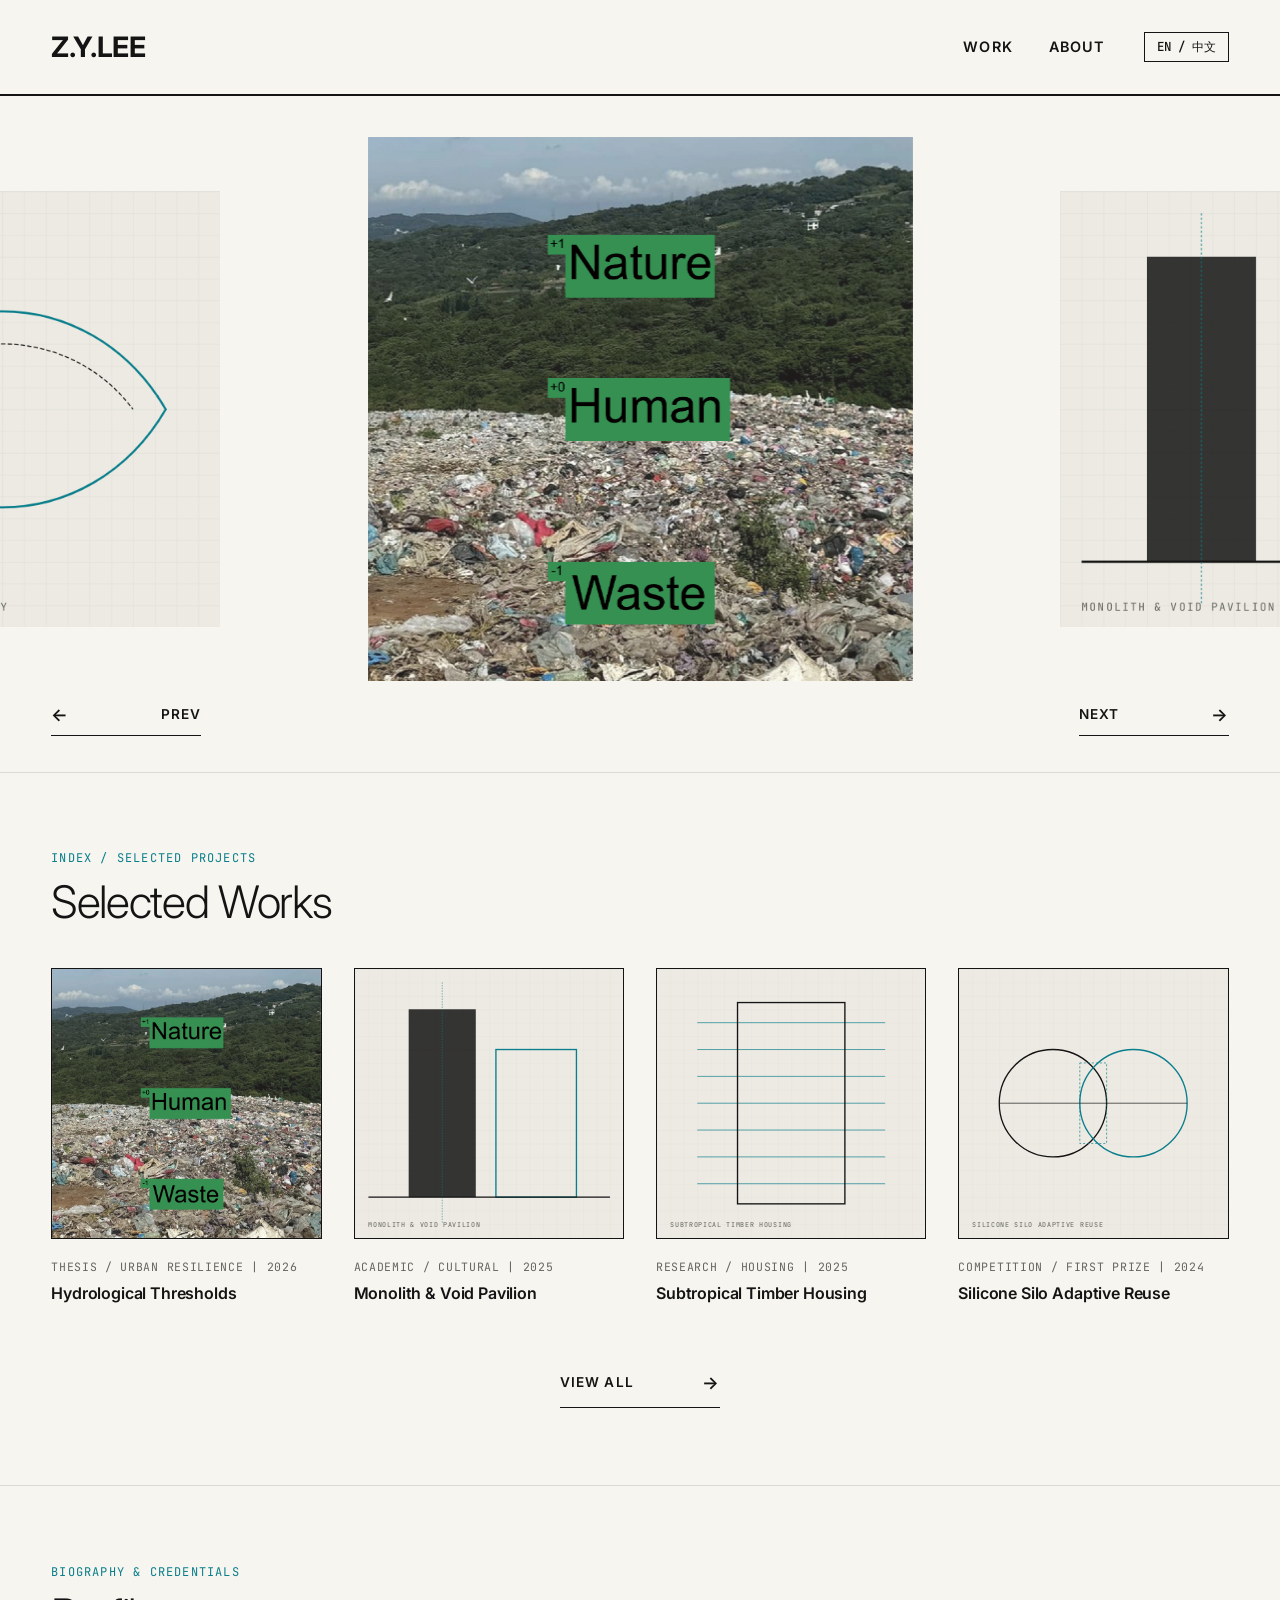
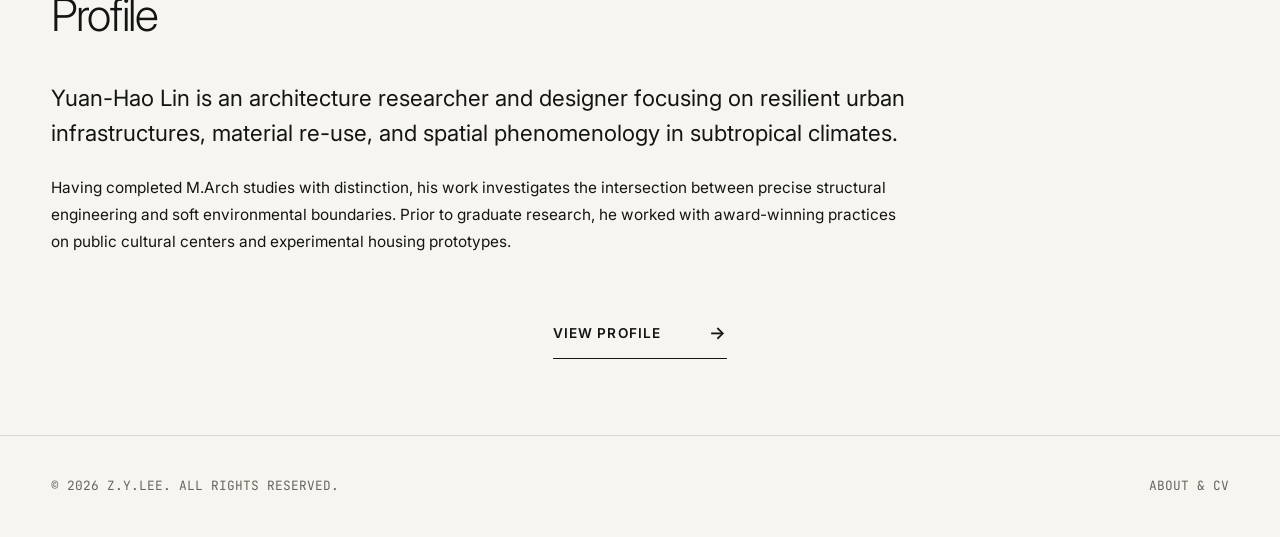
==== commit 1d161ef7: "style: update layout color, preview, aspect ratio and remove deleted news" ====
--- a/index.html
+++ b/index.html
@@ -3,27 +3,23 @@
 <head>
   <meta charset="UTF-8">
   <meta name="viewport" content="width=device-width, initial-scale=1.0">
-  <title>Y.H. LIN — Architecture Portfolio</title>
-  <meta name="description" content="Graduate architecture portfolio of Yuan-Hao Lin — tectonic clarity, spatial thresholds, and environmental adaptability.">
+  <title>Z.Y.LEE — Architecture Portfolio</title>
+  <meta name="description" content="Architecture portfolio of Z.Y.LEE — tectonic clarity, spatial thresholds, and environmental adaptability.">
   <link rel="preconnect" href="https://fonts.googleapis.com">
   <link rel="preconnect" href="https://fonts.gstatic.com" crossorigin>
-  <link href="https://fonts.googleapis.com/css2?family=Inter:wght@300;400;500;600&family=JetBrains+Mono:wght@300;400;500&family=Noto+Sans+TC:wght@300;400;500&display=swap" rel="stylesheet">
-  <link rel="stylesheet" href="styles.css?v=2">
+  <link href="https://fonts.googleapis.com/css2?family=Inter:wght@300;400;500;600;700&family=JetBrains+Mono:wght@300;400;500&family=Noto+Sans+TC:wght@300;400;500;700&display=swap" rel="stylesheet">
+  <link rel="stylesheet" href="styles.css?v=4">
 </head>
 <body data-page="home">
 
-  <!-- SITE HEADER (home: no nav item highlighted) -->
+  <!-- SITE HEADER -->
   <header class="site-header">
-    <a href="index.html" class="brand-logo" aria-label="Y.H. Lin Architecture — home">
-      <span>Y.H. LIN</span>
-      <span class="sub" id="logo-sub">ARCHITECTURE</span>
-    </a>
+    <a href="index.html" class="brand-logo" aria-label="Z.Y.LEE — home">Z.Y.LEE</a>
     <div class="nav-container">
       <nav aria-label="Primary navigation">
         <ul class="nav-links">
           <li><a href="work.html"  id="nav-work">WORK</a></li>
           <li><a href="about.html" id="nav-about">ABOUT</a></li>
-          <li><a href="news.html"  id="nav-news">NEWS</a></li>
         </ul>
       </nav>
       <button class="lang-btn" id="lang-toggle-btn" aria-label="Toggle language between English and Chinese">EN / 中文</button>
@@ -78,25 +74,13 @@
       </div>
     </section>
 
-    <!-- 04. NEWS PREVIEW -->
-    <section id="news" aria-labelledby="news-title">
-      <span class="section-label" id="news-label">UPDATES &amp; PRESS</span>
-      <h2 class="section-title" id="news-title">News</h2>
-      <div class="news-timeline" id="news-timeline" aria-label="News and press updates">
-        <!-- Latest N items rendered via script.js (N = homeNewsCount in data/site.json) -->
-      </div>
-      <div class="section-more">
-        <a href="news.html" class="link-arrow"><span id="label-view-all-news">VIEW ALL</span><span class="arrow" aria-hidden="true">→</span></a>
-      </div>
-    </section>
-
   </main>
 
   <footer class="site-footer">
-    <div>© 2026 Y.H. LIN ARCHITECTURE. ALL RIGHTS RESERVED.</div>
+    <div>© 2026 Z.Y.LEE. ALL RIGHTS RESERVED.</div>
     <div><a href="about.html" style="color:inherit;text-decoration:none;">ABOUT &amp; CV</a></div>
   </footer>
 
-  <script src="script.js?v=2"></script>
+  <script src="script.js?v=5"></script>
 </body>
 </html>
--- a/styles.css
+++ b/styles.css
@@ -2,27 +2,28 @@
    DESIGN SYSTEM & TOKENS
    ========================================================================== */
 :root {
-  --bg-primary: #f8f8f6;
-  --bg-surface: #f1f0ec;
+  --bg-primary: #F6F5EF;
+  --bg-surface: #ECEAE2;
   --text-main: #141414;
-  --text-muted: #737373;
+  --text-muted: #666660;
   --border-color: #141414;
   --border-light: rgba(20, 20, 20, 0.12);
+  --border-width: 1px;
   --accent-teal: #0a7e8c;
   --accent-teal-hover: #075b65;
 
   --font-sans: 'Inter', 'Noto Sans TC', -apple-system, BlinkMacSystemFont, sans-serif;
   --font-mono: 'JetBrains Mono', monospace;
 
-  --header-height: 72px;
-  --gutter: clamp(1.25rem, 4vw, 3.5rem);
+  --header-height: 96px;
+  --gutter: clamp(1.5rem, 4vw, 3.5rem);
   --border-radius: 0px;
 
-  /* Carousel: centre card size. Side cards are placed by script.js so that
-     their centre sits on the viewport edge (= half of each side card hidden). */
-  --carousel-card-size: min(calc(100vw / 2.1), calc(100vh - var(--header-height) - 7.5rem));
-  --carousel-side-scale: 0.82;
-  --carousel-gap: clamp(1rem, 3vw, 2.5rem);
+  /* Carousel: slightly smaller square so header + carousel + PREV/NEXT fit
+     comfortably in the first viewport with generous breathing room */
+  --carousel-card-size: min(calc(100vw / 2.35), calc(100vh - var(--header-height) - 9.5rem));
+  --carousel-side-scale: 0.80;
+  --carousel-gap: clamp(1.25rem, 3vw, 2.5rem);
   --transition-smooth: cubic-bezier(0.25, 1, 0.5, 1);
 }
 
@@ -58,7 +59,7 @@
   width: 100%;
   height: var(--header-height);
   background: var(--bg-primary);
-  border-bottom: 1px solid var(--border-light);
+  border-bottom: 2px solid var(--border-color);
   display: flex;
   align-items: center;
   justify-content: space-between;
@@ -67,22 +68,12 @@
 }
 
 .brand-logo {
-  font-size: 1.1rem;
-  font-weight: 500;
+  font-size: clamp(1.5rem, 2.2vw, 1.9rem);
+  font-weight: 700;
   letter-spacing: -0.02em;
   text-decoration: none;
   color: var(--text-main);
-  display: flex;
-  align-items: baseline;
-  gap: 12px;
-}
-
-.brand-logo .sub {
-  font-family: var(--font-mono);
-  font-size: 0.7rem;
-  color: var(--accent-teal);
-  text-transform: uppercase;
-  letter-spacing: 0.08em;
+  line-height: 1;
 }
 
 .nav-container {
@@ -94,14 +85,14 @@
 .nav-links {
   display: flex;
   list-style: none;
-  gap: clamp(1.2rem, 2.5vw, 2.2rem);
+  gap: clamp(1.4rem, 2.8vw, 2.6rem);
 }
 
 .nav-links a {
   text-decoration: none;
   color: var(--text-main);
-  font-size: 0.82rem;
-  font-weight: 500;
+  font-size: 0.9rem;
+  font-weight: 600;
   letter-spacing: 0.08em;
   text-transform: uppercase;
   position: relative;
@@ -112,10 +103,10 @@
 .nav-links a::after {
   content: '';
   position: absolute;
-  bottom: 0;
+  bottom: -2px;
   left: 0;
   width: 0%;
-  height: 1.5px;
+  height: 2px;
   background-color: var(--accent-teal);
   transition: width 0.25s var(--transition-smooth);
 }
@@ -132,10 +123,11 @@
 
 .lang-btn {
   background: none;
-  border: 1px solid var(--border-color);
-  padding: 4px 10px;
-  font-family: var(--font-mono);
-  font-size: 0.75rem;
+  border: var(--border-width) solid var(--border-color);
+  padding: 5px 12px;
+  font-family: var(--font-mono);
+  font-size: 0.78rem;
+  font-weight: 500;
   cursor: pointer;
   color: var(--text-main);
   transition: all 0.2s ease;
@@ -154,7 +146,7 @@
 }
 
 section {
-  padding: clamp(3rem, 6vw, 6rem) var(--gutter);
+  padding: clamp(3rem, 6vw, 5.5rem) var(--gutter);
   scroll-margin-top: var(--header-height);
 }
 
@@ -189,9 +181,9 @@
   align-items: center;
   justify-content: space-between;
   gap: 3rem;
-  min-width: 150px;
+  min-width: 160px;
   padding: 0 0 10px 0;
-  border-bottom: 1.5px solid var(--text-main);
+  border-bottom: var(--border-width) solid var(--border-color);
   color: var(--text-main);
   text-decoration: none;
   font-size: 0.85rem;
@@ -219,7 +211,7 @@
    01. FEATURED CAROUSEL SECTION (HOME)
    ========================================================================== */
 #home {
-  padding: 2rem 0 2.5rem 0;
+  padding: clamp(2.25rem, 4.5vh, 3.5rem) 0 clamp(2rem, 4vh, 3rem) 0;
   position: relative;
   overflow: hidden;
 }
@@ -236,6 +228,12 @@
   height: var(--carousel-card-size);
   overflow: hidden;
   touch-action: pan-y;
+  cursor: grab;
+}
+
+.carousel-viewport.is-dragging,
+.carousel-viewport.is-dragging .carousel-card {
+  cursor: grabbing;
 }
 
 .carousel-card {
@@ -244,7 +242,8 @@
   left: 50%;
   width: var(--carousel-card-size);
   height: var(--carousel-card-size);
-  border: 1px solid var(--border-color);
+  border: none;
+  border-radius: 0;
   background: var(--bg-surface);
   overflow: hidden;
   user-select: none;
@@ -276,7 +275,7 @@
   justify-content: flex-end;
   gap: 0.6rem;
   padding: clamp(1.25rem, 3vw, 2.25rem);
-  background: rgba(10, 10, 10, 0.6);
+  background: rgba(10, 10, 10, 0.62);
   color: #fff;
   opacity: 0;
   transition: opacity 0.3s ease;
@@ -297,14 +296,14 @@
 }
 
 .card-overlay .overlay-title {
-  font-size: clamp(1.3rem, 2.4vw, 2rem);
-  font-weight: 400;
+  font-size: clamp(1.25rem, 2.2vw, 1.85rem);
+  font-weight: 500;
   line-height: 1.2;
   letter-spacing: -0.01em;
 }
 
 .card-overlay .overlay-summary {
-  font-size: 0.92rem;
+  font-size: 0.9rem;
   line-height: 1.6;
   max-width: 46ch;
   opacity: 0.9;
@@ -327,7 +326,7 @@
 
 .carousel-caption .overlay-title {
   font-size: 1.1rem;
-  font-weight: 400;
+  font-weight: 500;
   margin-top: 0.2rem;
 }
 
@@ -336,13 +335,13 @@
   display: flex;
   justify-content: space-between;
   align-items: center;
-  padding: 2rem var(--gutter) 0;
+  padding: clamp(1.25rem, 2.5vh, 2rem) var(--gutter) 0;
 }
 
 .carousel-btn {
   background: transparent;
   border: none;
-  border-bottom: 1.5px solid var(--text-main);
+  border-bottom: var(--border-width) solid var(--border-color);
   color: var(--text-main);
   padding: 0 0 10px 0;
   min-width: 150px;
@@ -375,6 +374,10 @@
   border-top: 1px solid var(--border-light);
 }
 
+body[data-page="work"] #work {
+  border-top: none;
+}
+
 .gallery-grid {
   display: grid;
   grid-template-columns: repeat(4, minmax(0, 1fr));
@@ -392,7 +395,8 @@
   width: 100%;
   aspect-ratio: 1 / 1;
   overflow: hidden;
-  border: 1px solid var(--border-color);
+  border: var(--border-width) solid var(--border-color);
+  border-radius: 0;
   background: var(--bg-surface);
 }
 
@@ -416,7 +420,7 @@
 
 .gallery-meta .tag {
   font-family: var(--font-mono);
-  font-size: 0.7rem;
+  font-size: 0.72rem;
   color: var(--text-muted);
   text-transform: uppercase;
   letter-spacing: 0.06em;
@@ -424,7 +428,7 @@
 
 .gallery-meta h3 {
   font-size: 1rem;
-  font-weight: 500;
+  font-weight: 600;
   margin-top: 0.3rem;
   letter-spacing: -0.01em;
   line-height: 1.35;
@@ -435,36 +439,63 @@
 }
 
 /* ==========================================================================
-   03. PROFILE SECTION (home preview + about.html)
+   03. PROFILE / ABOUT SECTION (home preview + about.html)
    ========================================================================== */
 #profile {
   border-top: 1px solid var(--border-light);
   background: var(--bg-primary);
 }
 
+body[data-page="about"] #profile {
+  border-top: none;
+}
+
 .profile-preview {
   max-width: 860px;
 }
 
-.profile-layout {
+/* About layout:
+   - Without photo: 2 columns (Bio on left, Credentials + Awards on right)
+   - With photo (.has-photo): Photo on left, Bio + Credentials + Awards stacked on right (like Annabelle Tan) */
+.about-layout .about-content-col {
   display: grid;
-  grid-template-columns: 1.2fr 1fr;
-  gap: clamp(2rem, 5vw, 5rem);
+  grid-template-columns: 1.15fr 1fr;
+  gap: clamp(2.5rem, 5vw, 5rem);
+  align-items: start;
+}
+
+.about-layout.has-photo {
+  display: grid;
+  grid-template-columns: 1fr 1.15fr;
+  gap: clamp(2.5rem, 5vw, 5rem);
+  align-items: start;
+}
+
+.about-layout.has-photo .about-content-col {
+  display: flex;
+  flex-direction: column;
+  gap: 3rem;
+}
+
+.about-photo-col img {
+  width: 100%;
+  height: auto;
+  display: block;
 }
 
 .profile-bio-main {
-  font-size: clamp(1.1rem, 1.8vw, 1.35rem);
-  font-weight: 300;
-  line-height: 1.6;
-  color: var(--text-main);
-  margin-bottom: 2rem;
+  font-size: clamp(1.15rem, 1.8vw, 1.4rem);
+  font-weight: 400;
+  line-height: 1.55;
+  color: var(--text-main);
+  margin-bottom: 1.5rem;
 }
 
 .profile-sub-text {
-  color: var(--text-muted);
-  font-size: 0.95rem;
-  line-height: 1.7;
-  margin-bottom: 2.5rem;
+  color: var(--text-main);
+  font-size: 0.96rem;
+  line-height: 1.75;
+  margin-bottom: 2.25rem;
 }
 
 .profile-preview .profile-sub-text {
@@ -476,11 +507,12 @@
   align-items: center;
   gap: 12px;
   padding: 12px 24px;
-  border: 1px solid var(--border-color);
+  border: var(--border-width) solid var(--border-color);
   color: var(--text-main);
   text-decoration: none;
   font-family: var(--font-mono);
   font-size: 0.78rem;
+  font-weight: 500;
   letter-spacing: 0.08em;
   text-transform: uppercase;
   transition: all 0.25s ease;
@@ -497,16 +529,14 @@
   gap: 2.5rem;
 }
 
-.cred-group h2,
-.cred-group h4 {
-  font-family: var(--font-mono);
-  font-size: 0.75rem;
-  font-weight: 400;
-  color: var(--accent-teal);
-  text-transform: uppercase;
-  letter-spacing: 0.1em;
+.cred-group h2 {
+  font-family: var(--font-sans);
+  font-size: 1.05rem;
+  font-weight: 600;
+  color: var(--text-main);
+  letter-spacing: -0.01em;
   margin-bottom: 1rem;
-  padding-bottom: 0.4rem;
+  padding-bottom: 0.5rem;
   border-bottom: 1px solid var(--border-light);
 }
 
@@ -520,13 +550,15 @@
 .cred-item {
   display: flex;
   flex-direction: column;
-  font-size: 0.9rem;
+  font-size: 0.92rem;
 }
 
 .cred-item .year {
   font-family: var(--font-mono);
-  font-size: 0.75rem;
-  color: var(--text-muted);
+  font-size: 0.8rem;
+  font-weight: 600;
+  color: var(--text-main);
+  margin-bottom: 0.15rem;
 }
 
 .cred-item .title {
@@ -539,136 +571,87 @@
 }
 
 /* ==========================================================================
-   04. NEWS SECTION (home preview + news.html)
+   PROJECT DETAIL PAGE (project.html?id=...)
+   Annabelle Tan layout:
+   - Left column (sticky): Category + Teal Title + Description + Specs
+   - Right column (scrolls): Full-width stack of images from the very top
    ========================================================================== */
-#news {
-  border-top: 1px solid var(--border-light);
-}
-
-.news-timeline {
+.project-page {
+  padding: clamp(2.5rem, 5vw, 4rem) var(--gutter) clamp(3rem, 6vw, 6rem);
+}
+
+.project-split {
+  display: grid;
+  grid-template-columns: minmax(280px, 32%) 1fr;
+  gap: clamp(2.5rem, 5vw, 5.5rem);
+  align-items: start;
+}
+
+.project-info-col {
+  position: sticky;
+  top: calc(var(--header-height) + 2.5rem);
   display: flex;
   flex-direction: column;
 }
 
-.news-item {
-  display: grid;
-  grid-template-columns: 140px 1fr;
-  padding: 1.8rem 0;
-  border-bottom: 1px solid var(--border-light);
-  gap: 2rem;
-}
-
-.news-item:first-child {
-  border-top: 1px solid var(--border-light);
-}
-
-.news-date {
+.project-info-col .tag {
   font-family: var(--font-mono);
   font-size: 0.8rem;
   color: var(--accent-teal);
-  letter-spacing: 0.05em;
-}
-
-.news-content h3 {
-  font-size: 1.1rem;
-  font-weight: 400;
-  margin-bottom: 0.4rem;
-}
-
-.news-content p {
-  font-size: 0.9rem;
-  color: var(--text-muted);
-  max-width: 680px;
-}
-
-/* ==========================================================================
-   PROJECT DETAIL PAGE (project.html?id=...)
-   ========================================================================== */
-.project-page {
-  padding: clamp(2rem, 5vw, 4rem) var(--gutter) clamp(3rem, 6vw, 6rem);
-}
-
-.project-back {
-  display: inline-block;
+  text-transform: uppercase;
+  letter-spacing: 0.08em;
+  margin-bottom: 0.75rem;
+}
+
+.project-info-col h1 {
+  font-size: clamp(1.9rem, 3.2vw, 2.85rem);
+  font-weight: 600;
+  color: var(--accent-teal);
+  line-height: 1.12;
+  letter-spacing: -0.02em;
+  margin-bottom: 1.75rem;
+}
+
+.project-description {
+  font-size: 0.95rem;
+  line-height: 1.7;
+  color: var(--text-main);
   margin-bottom: 2rem;
-  font-family: var(--font-mono);
-  font-size: 0.75rem;
-  letter-spacing: 0.08em;
-  color: var(--text-muted);
-  text-decoration: none;
-}
-
-.project-back:hover {
-  color: var(--accent-teal);
-}
-
-.project-header {
-  margin-bottom: 2.5rem;
-  max-width: 900px;
-}
-
-.project-header .tag {
-  font-family: var(--font-mono);
-  font-size: 0.8rem;
-  color: var(--accent-teal);
-  text-transform: uppercase;
-  letter-spacing: 0.1em;
-}
-
-.project-header h1 {
-  font-size: clamp(2rem, 4vw, 3.2rem);
-  font-weight: 300;
-  margin: 0.5rem 0 1.5rem 0;
-  line-height: 1.1;
-}
-
-.project-specs-grid {
-  display: grid;
-  grid-template-columns: repeat(auto-fit, minmax(160px, 1fr));
-  gap: 1.5rem;
-  padding-top: 1.2rem;
+}
+
+.project-specs-list {
+  display: flex;
+  flex-direction: column;
+  gap: 0.75rem;
+  padding-top: 1.25rem;
   border-top: 1px solid var(--border-light);
   font-size: 0.85rem;
 }
 
-.spec-item .spec-label {
-  display: block;
-  font-family: var(--font-mono);
-  font-size: 0.7rem;
+.spec-row {
+  display: flex;
+  justify-content: space-between;
+  gap: 1rem;
+}
+
+.spec-row .spec-label {
+  font-family: var(--font-mono);
+  font-size: 0.72rem;
   color: var(--text-muted);
   text-transform: uppercase;
-}
-
-.project-body {
-  display: grid;
-  grid-template-columns: 1fr 1.5fr;
-  gap: clamp(2rem, 4vw, 4rem);
-  margin-top: 2rem;
-  align-items: start;
-}
-
-/* Description stays visible while scrolling through images */
-.project-text {
-  position: sticky;
-  top: calc(var(--header-height) + 2rem);
-}
-
-.project-description {
-  font-size: 1rem;
-  line-height: 1.7;
-  color: var(--text-main);
-}
-
-.project-gallery-stack {
+  letter-spacing: 0.06em;
+}
+
+.project-gallery-col {
   display: flex;
   flex-direction: column;
-  gap: 2rem;
+  gap: 2.5rem;
 }
 
 .project-img-wrapper {
   width: 100%;
-  background: var(--bg-surface);
-  border: 1px solid var(--border-light);
+  background: transparent;
+  border: none;
 }
 
 .project-img-wrapper svg,
@@ -678,27 +661,12 @@
   display: block;
 }
 
-.project-img-caption {
-  font-family: var(--font-mono);
-  font-size: 0.75rem;
-  color: var(--text-muted);
-  padding: 0.5rem 0.8rem;
-}
-
-.project-subheading {
-  font-family: var(--font-mono);
-  font-size: 0.75rem;
-  font-weight: 400;
-  color: var(--accent-teal);
-  margin-bottom: 0.8rem;
-}
-
 /* Previous / next project at the bottom of a project page */
 .project-pager {
   display: flex;
   justify-content: space-between;
   gap: 2rem;
-  margin-top: clamp(3rem, 6vw, 5rem);
+  margin-top: clamp(3.5rem, 6vw, 5.5rem);
   padding-top: 2rem;
   border-top: 1px solid var(--border-light);
 }
@@ -726,6 +694,7 @@
 
 .project-pager .pager-title {
   font-size: 1.05rem;
+  font-weight: 500;
 }
 
 .project-pager a:hover .pager-title {
@@ -741,7 +710,7 @@
    ========================================================================== */
 .site-footer {
   border-top: 1px solid var(--border-light);
-  padding: 3rem var(--gutter);
+  padding: 2.5rem var(--gutter);
   display: flex;
   justify-content: space-between;
   align-items: center;
@@ -760,62 +729,55 @@
 }
 
 @media (max-width: 900px) {
-  .profile-layout {
+  .about-layout .about-content-col,
+  .about-layout.has-photo {
     grid-template-columns: 1fr;
   }
 
-  .project-body {
+  .project-split {
     grid-template-columns: 1fr;
   }
 
-  .project-text {
+  .project-info-col {
     position: static;
   }
 
   .gallery-grid {
     grid-template-columns: repeat(2, minmax(0, 1fr));
   }
+
+  .carousel-controls {
+    position: static;
+    padding: 1.5rem var(--gutter) 0;
+  }
 }
 
 @media (max-width: 680px) {
   :root {
-    --carousel-card-size: 72vw;
+    --header-height: 76px;
+    --carousel-card-size: 70vw;
   }
 
   .site-header {
     padding: 0 1rem;
   }
 
-  .brand-logo .sub {
-    display: none;
-  }
-
   .nav-container {
-    gap: 0.9rem;
+    gap: 1rem;
   }
 
   .nav-links {
-    gap: 0.9rem;
+    gap: 1rem;
   }
 
   .nav-links a {
-    font-size: 0.75rem;
-  }
-
-  .editorial-hero-meta {
-    grid-template-columns: 1fr;
-    gap: 1rem;
+    font-size: 0.8rem;
   }
 
   .carousel-btn,
   .link-arrow {
     min-width: 110px;
     font-size: 0.75rem;
-  }
-
-  .news-item {
-    grid-template-columns: 1fr;
-    gap: 0.5rem;
   }
 
   .site-footer {
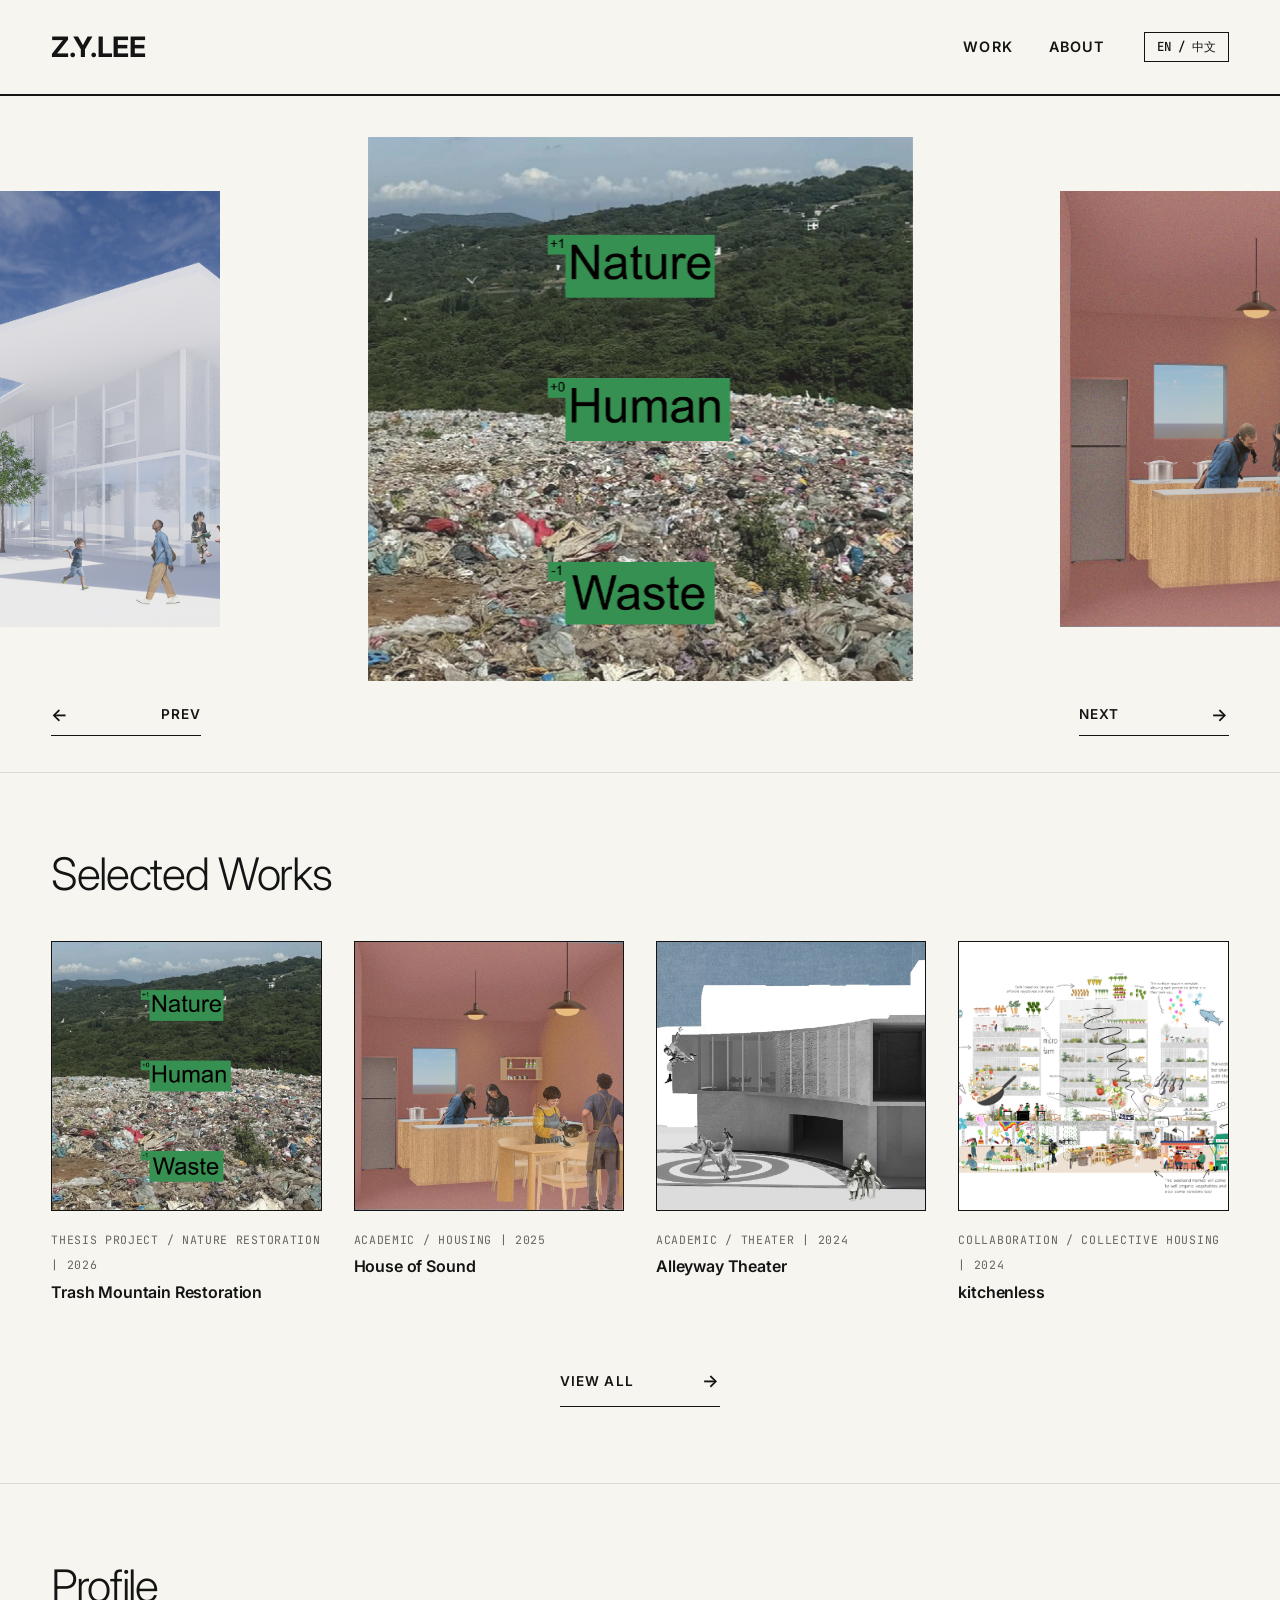
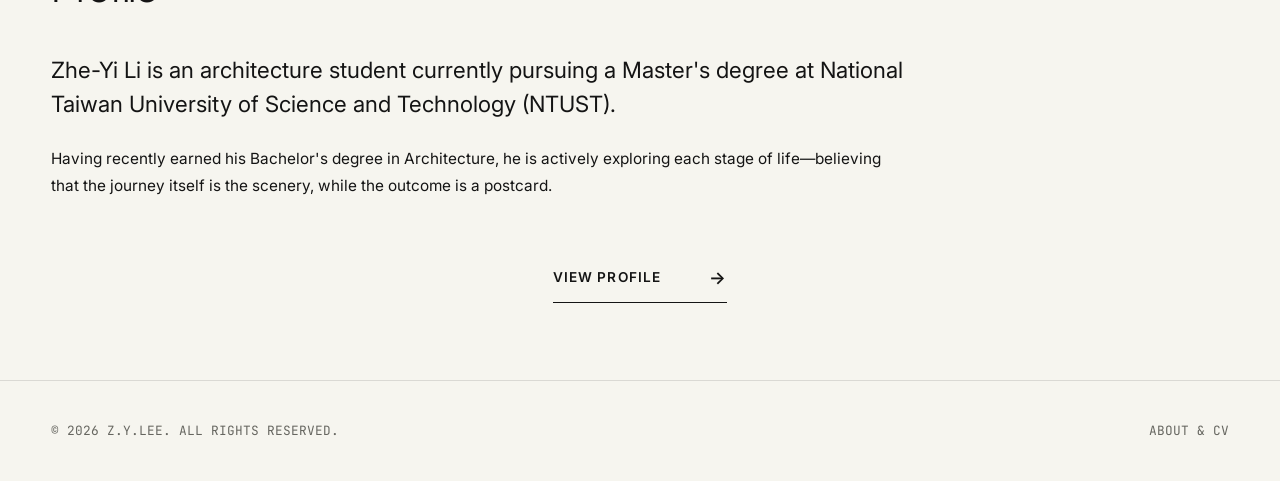
==== commit d48fbed1: "content upload" ====
--- a/index.html
+++ b/index.html
@@ -51,7 +51,6 @@
 
     <!-- 02. WORK PREVIEW -->
     <section id="work" aria-labelledby="work-title">
-      <span class="section-label" id="work-label">INDEX / SELECTED PROJECTS</span>
       <h2 class="section-title" id="work-title">Selected Works</h2>
       <div class="gallery-grid" id="gallery-grid" aria-label="Project gallery">
         <!-- First N projects rendered via script.js (N = homeWorkCount in data/site.json) -->
@@ -63,7 +62,6 @@
 
     <!-- 03. PROFILE PREVIEW -->
     <section id="profile" aria-labelledby="profile-title">
-      <span class="section-label" id="profile-label">BIOGRAPHY &amp; CREDENTIALS</span>
       <h2 class="section-title" id="profile-title">Profile</h2>
       <div class="profile-preview">
         <p class="profile-bio-main" id="profile-bio-main"></p>
@@ -81,6 +79,6 @@
     <div><a href="about.html" style="color:inherit;text-decoration:none;">ABOUT &amp; CV</a></div>
   </footer>
 
-  <script src="script.js?v=5"></script>
+  <script src="script.js?v=6"></script>
 </body>
 </html>
